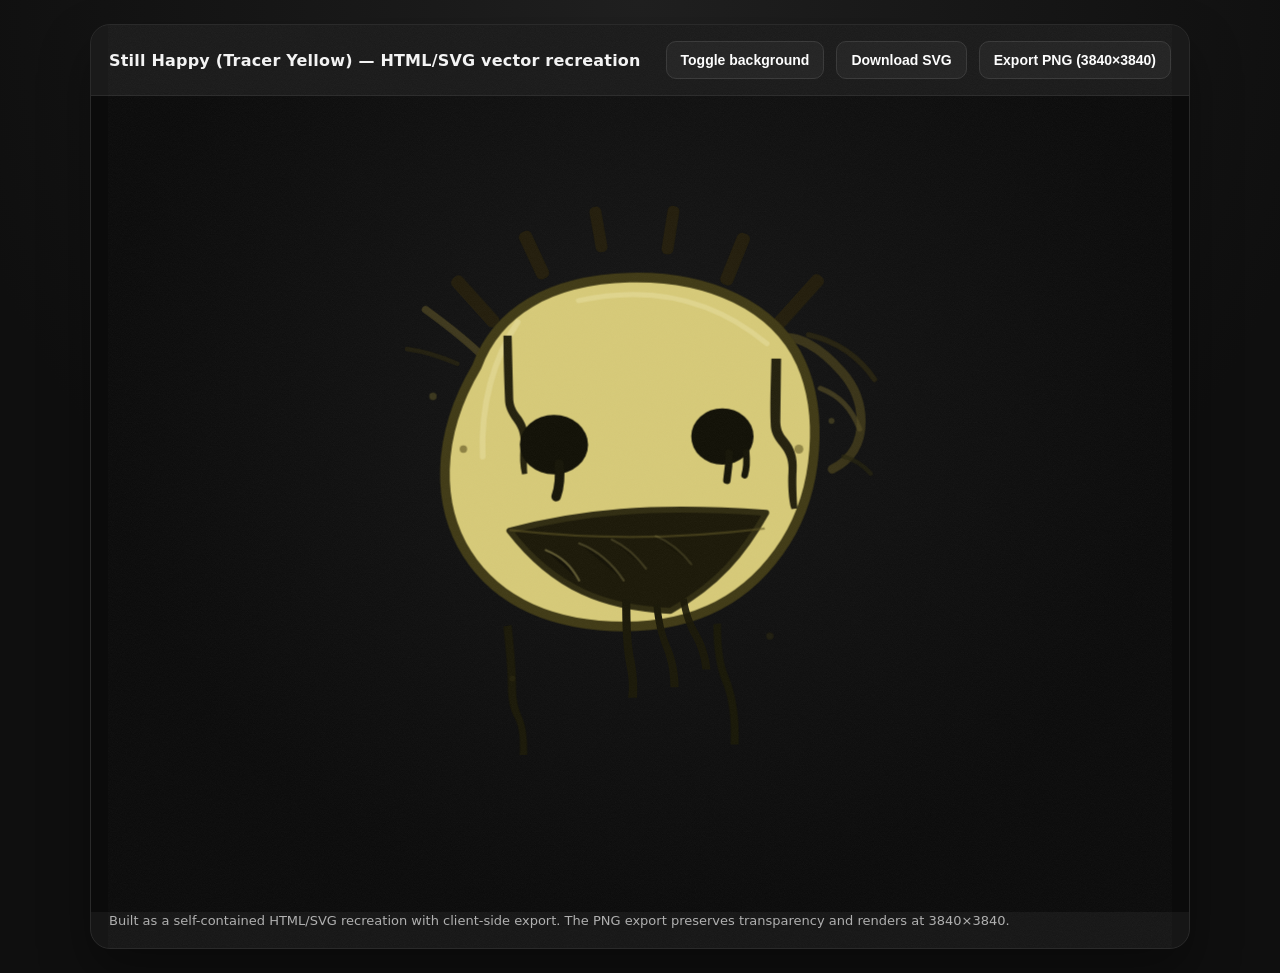
==== still-happy/index.html @ 8371535c "Add Still Happy Tracer Yellow SVG viewer with 4K PNG export" ====
<!DOCTYPE html>
<html lang="en">
<head>
  <meta charset="UTF-8" />
  <meta name="viewport" content="width=device-width, initial-scale=1.0" />
  <title>Still Happy (Tracer Yellow) — Vector Recreation</title>
  <style>
    :root {
      --bg: #111111;
      --panel: #181818;
      --line: #5b5220;
      --fill: #d6ca79;
      --fill-2: #c8be6b;
      --ink: #161508;
      --muted: #989898;
    }
    * { box-sizing: border-box; }
    body {
      margin: 0;
      font-family: Inter, system-ui, -apple-system, Segoe UI, Roboto, Arial, sans-serif;
      background: radial-gradient(circle at top, #202020, #0f0f0f 60%);
      color: #f5f5f5;
      min-height: 100vh;
      display: grid;
      place-items: center;
      padding: 24px;
    }
    .wrap {
      width: min(100%, 1100px);
      background: color-mix(in srgb, var(--panel) 90%, black);
      border: 1px solid #2a2a2a;
      border-radius: 20px;
      box-shadow: 0 24px 50px rgba(0,0,0,.35);
      overflow: hidden;
    }
    .toolbar {
      display: flex;
      flex-wrap: wrap;
      align-items: center;
      gap: 12px;
      padding: 16px 18px;
      border-bottom: 1px solid #2a2a2a;
      background: rgba(255,255,255,.015);
    }
    .toolbar h1 {
      font-size: 16px;
      font-weight: 700;
      margin: 0 auto 0 0;
      letter-spacing: .2px;
    }
    button {
      border: 1px solid #393939;
      background: #232323;
      color: white;
      border-radius: 10px;
      padding: 10px 14px;
      font-size: 14px;
      font-weight: 600;
      cursor: pointer;
    }
    button:hover { background: #2b2b2b; }
    .stage {
      display: grid;
      place-items: center;
      padding: 28px;
      min-height: 720px;
      background: radial-gradient(circle at 50% 35%, #161616, #0b0b0b 70%);
    }
    .artboard {
      width: min(90vmin, 760px);
      aspect-ratio: 1 / 1;
      display: grid;
      place-items: center;
    }
    svg {
      width: 100%;
      height: 100%;
      overflow: visible;
    }
    .note {
      padding: 0 18px 18px;
      color: #b0b0b0;
      font-size: 13px;
      line-height: 1.4;
    }
    .light-bg .stage {
      background: #f7f7f7;
    }
    .light-bg .wrap {
      border-color: #d8d8d8;
    }
    .light-bg .note { color: #555; }
    .light-bg .toolbar { border-bottom-color: #dedede; }
    .light-bg button { background: #fff; color: #111; border-color: #cfcfcf; }
    .sr-only {
      position: absolute; width: 1px; height: 1px; padding: 0; margin: -1px;
      overflow: hidden; clip: rect(0, 0, 0, 0); white-space: nowrap; border: 0;
    }
  </style>
</head>
<body>
  <div class="wrap" id="app">
    <div class="toolbar">
      <h1>Still Happy (Tracer Yellow) — HTML/SVG vector recreation</h1>
      <button id="toggleBg">Toggle background</button>
      <button id="downloadSvg">Download SVG</button>
      <button id="downloadPng">Export PNG (3840×3840)</button>
    </div>

    <div class="stage">
      <div class="artboard">
        <svg id="sticker" viewBox="0 0 1024 1024" xmlns="http://www.w3.org/2000/svg" aria-labelledby="title desc" role="img">
          <title id="title">Vector recreation of Still Happy graffiti</title>
          <desc id="desc">A rough yellow smiley face graffiti with dark outline, uneven eyes, a sinister grin, and spray paint drips.</desc>
          <defs>
            <radialGradient id="faceGrad" cx="44%" cy="36%" r="66%">
              <stop offset="0%" stop-color="#e5dd9d"/>
              <stop offset="56%" stop-color="#d6ca79"/>
              <stop offset="100%" stop-color="#b7ac5c"/>
            </radialGradient>
            <linearGradient id="inkShade" x1="0" x2="0" y1="0" y2="1">
              <stop offset="0%" stop-color="#25220b"/>
              <stop offset="100%" stop-color="#121106"/>
            </linearGradient>
            <filter id="roughen" x="-20%" y="-20%" width="140%" height="140%">
              <feTurbulence type="fractalNoise" baseFrequency="0.75" numOctaves="1" seed="4" result="noise" />
              <feDisplacementMap in="SourceGraphic" in2="noise" scale="2.2" xChannelSelector="R" yChannelSelector="G"/>
            </filter>
            <filter id="grain" x="-20%" y="-20%" width="140%" height="140%">
              <feTurbulence type="fractalNoise" baseFrequency="0.9" numOctaves="1" seed="12" result="noise"/>
              <feColorMatrix type="saturate" values="0"/>
              <feComponentTransfer>
                <feFuncA type="table" tableValues="0 0.05"/>
              </feComponentTransfer>
            </filter>
          </defs>

          <!-- decorative spray smudges behind -->
          <g opacity="0.85">
            <path d="M694 290c29-10 63 13 90 44 17 19 26 42 26 67 0 31-15 52-39 64" fill="none" stroke="#584e1f" stroke-width="12" stroke-linecap="round" stroke-linejoin="round" opacity="0.7"/>
            <path d="M739 284c35 8 67 28 89 60" fill="none" stroke="#2f2a10" stroke-width="7" stroke-linecap="round" opacity="0.85"/>
            <path d="M755 356c26 10 41 26 53 55" fill="none" stroke="#635827" stroke-width="7" stroke-linecap="round" opacity="0.65"/>
            <path d="M786 448c14 3 25 10 37 23" fill="none" stroke="#2c280f" stroke-width="6" stroke-linecap="round" opacity="0.65"/>
            <path d="M302 315c-26-26-53-46-79-65" fill="none" stroke="#635827" stroke-width="10" stroke-linecap="round" opacity="0.65"/>
            <path d="M266 323c-23-10-45-17-68-20" fill="none" stroke="#2e290f" stroke-width="6" stroke-linecap="round" opacity="0.75"/>
          </g>

          <!-- top rays -->
          <g fill="#251f0c" opacity="0.9">
            <rect x="281" y="196" width="18" height="86" rx="7" transform="rotate(-42 290 239)"/>
            <rect x="360" y="142" width="18" height="69" rx="7" transform="rotate(-25 369 176)"/>
            <rect x="448" y="111" width="16" height="62" rx="7" transform="rotate(-10 456 142)"/>
            <rect x="545" y="110" width="16" height="66" rx="7" transform="rotate(9 553 143)"/>
            <rect x="631" y="145" width="18" height="74" rx="7" transform="rotate(22 640 182)"/>
            <rect x="715" y="193" width="18" height="97" rx="7" transform="rotate(42 724 241)"/>
          </g>

          <!-- face -->
          <g>
            <path d="M292 327
                     C319 253, 390 210, 497 207
                     C604 204, 694 245, 729 322
                     C758 387, 754 490, 708 563
                     C660 639, 588 677, 491 677
                     C396 677, 321 645, 279 579
                     C239 516, 235 423, 292 327Z"
                  fill="#d7ca78" stroke="#403a15" stroke-width="13"/>
            <path d="M347 267 C315 315, 297 378, 300 448" fill="none" stroke="#efe8b6" stroke-width="8" opacity="0.35" stroke-linecap="round"/>
            <path d="M429 238 C525 217, 610 235, 683 296" fill="none" stroke="#f5efbd" stroke-width="7" opacity="0.3" stroke-linecap="round"/>
          </g>

          <!-- outline drips -->
          <g fill="#1a1808">
            <path d="M328 285c0 33 1 59 2 85 0 11 4 20 12 31 8 11 10 20 9 35-1 12-1 24 2 36l7-1c-1-16 0-28 1-41 1-16-3-28-12-39-6-8-8-15-8-24l-2-82z" opacity="0.95"/>
            <path d="M689 316c-1 38-2 64-1 87 0 12 4 20 13 31 8 10 12 20 11 35-1 14 0 38 4 50l8-1c-1-13-2-37-1-52 1-17-3-30-13-42-7-8-9-15-9-24l1-84z" opacity="0.95"/>
            <path d="M328 677c4 38 6 63 6 79 0 16 2 32 10 46 6 12 7 31 6 48h10c0-16 0-35-7-51-6-13-8-25-8-42 0-19-2-45-6-82z"/>
            <path d="M611 674c0 34 4 58 12 78 8 19 13 47 11 84h11c1-38-4-69-14-92-7-17-10-39-10-71z" opacity="0.96"/>
          </g>

          <!-- eyes -->
          <g>
            <ellipse cx="396" cy="432" rx="46" ry="40" fill="#111006"/>
            <path d="M403 458c2 19 1 30-4 44" stroke="#161508" stroke-width="13" stroke-linecap="round" fill="none"/>
            <ellipse cx="623" cy="421" rx="42" ry="38" fill="#111006"/>
            <path d="M632 443c0 14-1 24-3 37" stroke="#161508" stroke-width="10" stroke-linecap="round" fill="none"/>
            <path d="M655 442c1 11 1 21-2 31" stroke="#161508" stroke-width="9" stroke-linecap="round" fill="none"/>
          </g>

          <!-- mouth -->
          <g>
            <path d="M336 548
                     C430 523, 528 513, 682 524
                     C651 579, 617 620, 553 656
                     C466 652, 397 627, 336 548Z"
                  fill="#1b1808" stroke="#302c11" stroke-width="8" stroke-linejoin="round"/>
            <path d="M336 547c107 12 214 14 344-2" fill="none" stroke="#5f5724" stroke-width="3" opacity="0.55"/>
            <path d="M385 574c22 9 34 21 45 41" stroke="#d6ca79" stroke-width="3" opacity="0.35" stroke-linecap="round"/>
            <path d="M430 565c26 10 44 26 60 50" stroke="#d6ca79" stroke-width="3" opacity="0.22" stroke-linecap="round"/>
            <path d="M474 560c19 9 31 20 46 39" stroke="#d6ca79" stroke-width="3" opacity="0.18" stroke-linecap="round"/>
            <path d="M533 555c19 8 34 20 48 38" stroke="#d6ca79" stroke-width="3" opacity="0.15" stroke-linecap="round"/>
          </g>

          <!-- mouth drips -->
          <g fill="#191707">
            <path d="M488 640c0 40 1 66 6 91 3 14 4 28 2 42h12c1-16 0-31-3-48-5-22-6-47-6-85z"/>
            <path d="M530 648c2 22 6 40 14 60 6 15 9 32 9 51h11c0-20-4-38-11-55-8-18-11-35-14-58z"/>
            <path d="M566 642c3 18 8 34 17 50 7 13 12 29 13 43h11c-2-18-7-35-16-50-8-14-13-27-16-46z" opacity="0.92"/>
          </g>

          <!-- tiny speckles / spray -->
          <g>
            <circle cx="274" cy="438" r="5" fill="#6d632b" opacity="0.7"/>
            <circle cx="726" cy="438" r="6" fill="#6d632b" opacity="0.65"/>
            <circle cx="770" cy="400" r="4" fill="#6d632b" opacity="0.45"/>
            <circle cx="233" cy="367" r="5" fill="#6d632b" opacity="0.45"/>
            <circle cx="687" cy="690" r="5" fill="#2b280f" opacity="0.55"/>
            <circle cx="340" cy="747" r="4" fill="#2b280f" opacity="0.55"/>
          </g>

          <rect x="0" y="0" width="1024" height="1024" fill="transparent" filter="url(#grain)" pointer-events="none"/>
        </svg>
      </div>
    </div>
    <div class="note">
      Built as a self-contained HTML/SVG recreation with client-side export. The PNG export preserves transparency and renders at 3840×3840.
    </div>
  </div>

  <script>
    const app = document.getElementById('app');
    const svg = document.getElementById('sticker');
    const toggleBg = document.getElementById('toggleBg');
    const downloadSvg = document.getElementById('downloadSvg');
    const downloadPng = document.getElementById('downloadPng');

    toggleBg.addEventListener('click', () => {
      document.body.classList.toggle('light-bg');
    });

    function getSvgString() {
      const clone = svg.cloneNode(true);
      clone.setAttribute('xmlns', 'http://www.w3.org/2000/svg');
      clone.setAttribute('width', '1024');
      clone.setAttribute('height', '1024');
      return new XMLSerializer().serializeToString(clone);
    }

    function download(filename, blob) {
      const a = document.createElement('a');
      a.href = URL.createObjectURL(blob);
      a.download = filename;
      document.body.appendChild(a);
      a.click();
      setTimeout(() => {
        URL.revokeObjectURL(a.href);
        a.remove();
      }, 1000);
    }

    downloadSvg.addEventListener('click', () => {
      const blob = new Blob([getSvgString()], { type: 'image/svg+xml;charset=utf-8' });
      download('still-happy-tracer-yellow.svg', blob);
    });

    downloadPng.addEventListener('click', async () => {
      const svgString = getSvgString();
      const svgBlob = new Blob([svgString], { type: 'image/svg+xml;charset=utf-8' });
      const url = URL.createObjectURL(svgBlob);
      const img = new Image();
      img.decoding = 'async';
      img.onload = () => {
        const size = 3840;
        const canvas = document.createElement('canvas');
        canvas.width = size;
        canvas.height = size;
        const ctx = canvas.getContext('2d');
        ctx.clearRect(0, 0, size, size);
        ctx.drawImage(img, 0, 0, size, size);
        canvas.toBlob((blob) => {
          if (blob) download('still-happy-tracer-yellow-4k.png', blob);
          URL.revokeObjectURL(url);
        }, 'image/png');
      };
      img.onerror = () => {
        URL.revokeObjectURL(url);
        alert('Export failed. Please try downloading the SVG and converting it separately.');
      };
      img.src = url;
    });
  </script>
</body>
</html>
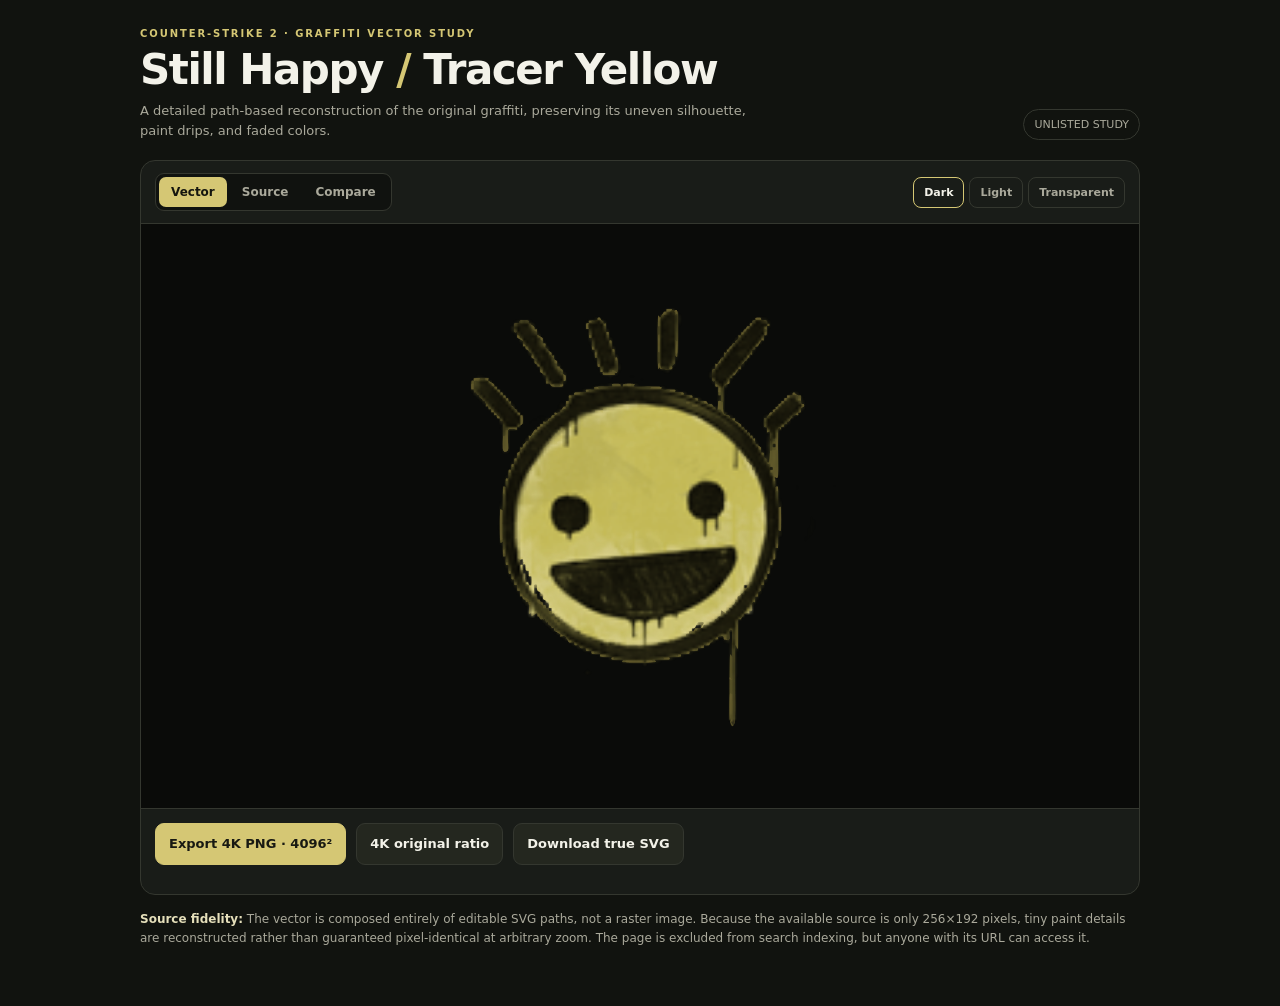
==== commit f7e51726: "Replace incorrect redraw with hidden high-fidelity SVG vector viewer and true 4K export" ====
--- a/still-happy/index.html
+++ b/still-happy/index.html
@@ -1,292 +1,197 @@
-<!DOCTYPE html>
+<!doctype html>
 <html lang="en">
 <head>
-  <meta charset="UTF-8" />
-  <meta name="viewport" content="width=device-width, initial-scale=1.0" />
-  <title>Still Happy (Tracer Yellow) — Vector Recreation</title>
+  <meta charset="utf-8">
+  <meta name="viewport" content="width=device-width, initial-scale=1">
+  <meta name="robots" content="noindex,nofollow,noarchive,noimageindex">
+  <meta name="googlebot" content="noindex,nofollow,noarchive,noimageindex">
+  <meta name="referrer" content="no-referrer">
+  <meta name="theme-color" content="#11130f">
+  <title>Still Happy — Tracer Yellow | Private Vector Study</title>
   <style>
-    :root {
-      --bg: #111111;
-      --panel: #181818;
-      --line: #5b5220;
-      --fill: #d6ca79;
-      --fill-2: #c8be6b;
-      --ink: #161508;
-      --muted: #989898;
+    :root { color-scheme: dark; --bg:#11130f; --panel:#191c18; --line:#34372f; --text:#f3f2e9; --muted:#aaa99b; --accent:#d5c774; }
+    * { box-sizing:border-box; }
+    html { scroll-behavior:smooth; }
+    body { margin:0; min-height:100vh; background:var(--bg); font-family: ui-sans-serif,system-ui,-apple-system,BlinkMacSystemFont,"Segoe UI",sans-serif; color:var(--text); }
+    .shell { width:min(100% - 28px,1000px); margin:0 auto; padding:28px 0 46px; }
+    .masthead { display:flex; align-items:flex-end; justify-content:space-between; gap:18px; margin-bottom:20px; }
+    .eyebrow { margin:0 0 8px; color:var(--accent); text-transform:uppercase; font-size:10px; letter-spacing:.19em; font-weight:800; }
+    h1 { margin:0; font-size:clamp(26px,4.6vw,42px); letter-spacing:-.035em; line-height:1.08; }
+    .sub { margin:9px 0 0; color:var(--muted); font-size:13px; line-height:1.5; max-width:640px; }
+    .tag { flex-shrink:0; border:1px solid var(--line); padding:8px 10px; border-radius:100px; color:var(--muted); font-size:11px; white-space:nowrap; }
+    .viewer { border:1px solid var(--line); background:var(--panel); border-radius:15px; overflow:hidden; }
+    .controls { display:flex; align-items:center; justify-content:space-between; flex-wrap:wrap; gap:10px; padding:12px 14px; border-bottom:1px solid var(--line); }
+    .tabs { display:flex; gap:3px; padding:3px; border:1px solid var(--line); background:#10120f; border-radius:9px; }
+    button { cursor:pointer; font:inherit; }
+    .tabs button { border:0; border-radius:7px; background:transparent; padding:8px 12px; color:var(--muted); font-size:12px; font-weight:650; }
+    .tabs button[aria-pressed="true"] { color:#14150e; background:var(--accent); }
+    .backgrounds { display:flex; flex-wrap:wrap; gap:5px; }
+    .backgrounds button { font-size:11px; font-weight:700; background:transparent; border:1px solid var(--line); border-radius:8px; padding:8px 10px; color:var(--muted); }
+    .backgrounds button[aria-pressed="true"] { color:var(--text); border-color:var(--accent); }
+    .stage { min-height:clamp(270px,50vw,555px); display:grid; place-items:center; padding:16px; overflow:hidden; background:#0a0b09; transition: background .2s; }
+    .stage.light { background:#f4f3eb; }
+    .stage.checker { background-color:#f7f7f7; background-image:linear-gradient(45deg,#ddd 25%,transparent 25%),linear-gradient(-45deg,#ddd 25%,transparent 25%),linear-gradient(45deg,transparent 75%,#ddd 75%),linear-gradient(-45deg,transparent 75%,#ddd 75%); background-size:22px 22px; background-position:0 0,0 11px,11px -11px,-11px 0; }
+    .art { position:relative; width:min(100%,735px); aspect-ratio:4/3; }
+    .art img { width:100%; height:100%; display:block; object-fit:contain; user-select:none; -webkit-user-drag:none; }
+    .ref { position:absolute; inset:0; display:none; pointer-events:none; }
+    .art.show-reference .ref { display:block; }
+    .art.compare .ref { display:block; clip-path:inset(0 calc(100% - var(--split)) 0 0); }
+    .art.compare::after { content:""; position:absolute; top:0; bottom:0; left:var(--split); width:2px; transform:translateX(-1px); background:rgba(255,255,255,.55); pointer-events:none; }
+    .compare-tools { display:none; align-items:center; gap:12px; padding:10px 16px; background:#12150f; border-top:1px solid var(--line); }
+    .compare-tools.active { display:flex; }
+    .compare-tools label { font-size:11px; color:var(--muted); white-space:nowrap; }
+    .compare-tools input { flex:1; accent-color:var(--accent); min-width:0; }
+    .file-actions { display:flex; flex-wrap:wrap; gap:10px; padding:14px; border-top:1px solid var(--line); }
+    .action { display:inline-flex; justify-content:center; align-items:center; gap:8px; min-height:42px; border:1px solid var(--line); border-radius:9px; background:#24271f; color:var(--text); text-decoration:none; padding:10px 13px; font-size:13px; font-weight:700; }
+    .action:hover,.action:focus-visible { border-color:var(--accent); outline:none; }
+    .action.primary { border-color:#d5c774; background:#d5c774; color:#181912; }
+    #status { min-height:15px; margin:0; padding:0 16px 12px; font-size:11px; color:var(--muted); }
+    .foot { margin-top:15px; color:var(--muted); line-height:1.6; font-size:12px; }
+    .foot strong { color:#e5dfba; font-weight:700; }
+    @media (max-width:640px) {
+      .shell { width:min(100% - 20px,1000px); padding-top:19px; }
+      .masthead { align-items:flex-start; }
+      .tag { display:none; }
+      .controls { flex-direction:column; align-items:stretch; }
+      .tabs { width:100%; }
+      .tabs button { flex:1; padding:10px 5px; }
+      .backgrounds { justify-content:center; }
+      .backgrounds button { flex:1; }
+      .stage { padding:5px; min-height:260px; }
+      .file-actions { display:grid; grid-template-columns:1fr 1fr; gap:8px; }
+      .file-actions .primary { grid-column:1/-1; }
+      .action { text-align:center; font-size:12px; padding:11px 7px; }
     }
-    * { box-sizing: border-box; }
-    body {
-      margin: 0;
-      font-family: Inter, system-ui, -apple-system, Segoe UI, Roboto, Arial, sans-serif;
-      background: radial-gradient(circle at top, #202020, #0f0f0f 60%);
-      color: #f5f5f5;
-      min-height: 100vh;
-      display: grid;
-      place-items: center;
-      padding: 24px;
-    }
-    .wrap {
-      width: min(100%, 1100px);
-      background: color-mix(in srgb, var(--panel) 90%, black);
-      border: 1px solid #2a2a2a;
-      border-radius: 20px;
-      box-shadow: 0 24px 50px rgba(0,0,0,.35);
-      overflow: hidden;
-    }
-    .toolbar {
-      display: flex;
-      flex-wrap: wrap;
-      align-items: center;
-      gap: 12px;
-      padding: 16px 18px;
-      border-bottom: 1px solid #2a2a2a;
-      background: rgba(255,255,255,.015);
-    }
-    .toolbar h1 {
-      font-size: 16px;
-      font-weight: 700;
-      margin: 0 auto 0 0;
-      letter-spacing: .2px;
-    }
-    button {
-      border: 1px solid #393939;
-      background: #232323;
-      color: white;
-      border-radius: 10px;
-      padding: 10px 14px;
-      font-size: 14px;
-      font-weight: 600;
-      cursor: pointer;
-    }
-    button:hover { background: #2b2b2b; }
-    .stage {
-      display: grid;
-      place-items: center;
-      padding: 28px;
-      min-height: 720px;
-      background: radial-gradient(circle at 50% 35%, #161616, #0b0b0b 70%);
-    }
-    .artboard {
-      width: min(90vmin, 760px);
-      aspect-ratio: 1 / 1;
-      display: grid;
-      place-items: center;
-    }
-    svg {
-      width: 100%;
-      height: 100%;
-      overflow: visible;
-    }
-    .note {
-      padding: 0 18px 18px;
-      color: #b0b0b0;
-      font-size: 13px;
-      line-height: 1.4;
-    }
-    .light-bg .stage {
-      background: #f7f7f7;
-    }
-    .light-bg .wrap {
-      border-color: #d8d8d8;
-    }
-    .light-bg .note { color: #555; }
-    .light-bg .toolbar { border-bottom-color: #dedede; }
-    .light-bg button { background: #fff; color: #111; border-color: #cfcfcf; }
-    .sr-only {
-      position: absolute; width: 1px; height: 1px; padding: 0; margin: -1px;
-      overflow: hidden; clip: rect(0, 0, 0, 0); white-space: nowrap; border: 0;
-    }
+    @media (prefers-reduced-motion:reduce) { html { scroll-behavior:auto; } .stage { transition:none; } }
   </style>
 </head>
 <body>
-  <div class="wrap" id="app">
-    <div class="toolbar">
-      <h1>Still Happy (Tracer Yellow) — HTML/SVG vector recreation</h1>
-      <button id="toggleBg">Toggle background</button>
-      <button id="downloadSvg">Download SVG</button>
-      <button id="downloadPng">Export PNG (3840×3840)</button>
-    </div>
+  <main class="shell">
+    <header class="masthead">
+      <div>
+        <p class="eyebrow">Counter-Strike 2 · Graffiti vector study</p>
+        <h1>Still Happy <span style="color:#d5c774">/</span> Tracer Yellow</h1>
+        <p class="sub">A detailed path-based reconstruction of the original graffiti, preserving its uneven silhouette, paint drips, and faded colors.</p>
+      </div>
+      <span class="tag">UNLISTED STUDY</span>
+    </header>
 
-    <div class="stage">
-      <div class="artboard">
-        <svg id="sticker" viewBox="0 0 1024 1024" xmlns="http://www.w3.org/2000/svg" aria-labelledby="title desc" role="img">
-          <title id="title">Vector recreation of Still Happy graffiti</title>
-          <desc id="desc">A rough yellow smiley face graffiti with dark outline, uneven eyes, a sinister grin, and spray paint drips.</desc>
-          <defs>
-            <radialGradient id="faceGrad" cx="44%" cy="36%" r="66%">
-              <stop offset="0%" stop-color="#e5dd9d"/>
-              <stop offset="56%" stop-color="#d6ca79"/>
-              <stop offset="100%" stop-color="#b7ac5c"/>
-            </radialGradient>
-            <linearGradient id="inkShade" x1="0" x2="0" y1="0" y2="1">
-              <stop offset="0%" stop-color="#25220b"/>
-              <stop offset="100%" stop-color="#121106"/>
-            </linearGradient>
-            <filter id="roughen" x="-20%" y="-20%" width="140%" height="140%">
-              <feTurbulence type="fractalNoise" baseFrequency="0.75" numOctaves="1" seed="4" result="noise" />
-              <feDisplacementMap in="SourceGraphic" in2="noise" scale="2.2" xChannelSelector="R" yChannelSelector="G"/>
-            </filter>
-            <filter id="grain" x="-20%" y="-20%" width="140%" height="140%">
-              <feTurbulence type="fractalNoise" baseFrequency="0.9" numOctaves="1" seed="12" result="noise"/>
-              <feColorMatrix type="saturate" values="0"/>
-              <feComponentTransfer>
-                <feFuncA type="table" tableValues="0 0.05"/>
-              </feComponentTransfer>
-            </filter>
-          </defs>
+    <section class="viewer" aria-label="Vector art preview and downloads">
+      <div class="controls">
+        <div class="tabs" role="group" aria-label="Art view">
+          <button data-mode="vector" aria-pressed="true">Vector</button>
+          <button data-mode="source" aria-pressed="false">Source</button>
+          <button data-mode="compare" aria-pressed="false">Compare</button>
+        </div>
+        <div class="backgrounds" role="group" aria-label="Preview background">
+          <button data-bg="dark" aria-pressed="true">Dark</button>
+          <button data-bg="light" aria-pressed="false">Light</button>
+          <button data-bg="checker" aria-pressed="false">Transparent</button>
+        </div>
+      </div>
 
-          <!-- decorative spray smudges behind -->
-          <g opacity="0.85">
-            <path d="M694 290c29-10 63 13 90 44 17 19 26 42 26 67 0 31-15 52-39 64" fill="none" stroke="#584e1f" stroke-width="12" stroke-linecap="round" stroke-linejoin="round" opacity="0.7"/>
-            <path d="M739 284c35 8 67 28 89 60" fill="none" stroke="#2f2a10" stroke-width="7" stroke-linecap="round" opacity="0.85"/>
-            <path d="M755 356c26 10 41 26 53 55" fill="none" stroke="#635827" stroke-width="7" stroke-linecap="round" opacity="0.65"/>
-            <path d="M786 448c14 3 25 10 37 23" fill="none" stroke="#2c280f" stroke-width="6" stroke-linecap="round" opacity="0.65"/>
-            <path d="M302 315c-26-26-53-46-79-65" fill="none" stroke="#635827" stroke-width="10" stroke-linecap="round" opacity="0.65"/>
-            <path d="M266 323c-23-10-45-17-68-20" fill="none" stroke="#2e290f" stroke-width="6" stroke-linecap="round" opacity="0.75"/>
-          </g>
+      <div class="stage" id="stage">
+        <div class="art" id="art" style="--split:50%">
+          <img id="vector" src="./still-happy-vector.svg" alt="Traced vector depiction of the original yellow smiling graffiti">
+          <img id="reference" class="ref" src="[data-uri]" alt="Original graffiti reference image">
+        </div>
+      </div>
+      <div class="compare-tools" id="compareTools">
+        <label for="split">Source (left) / Vector (right)</label>
+        <input type="range" min="0" max="100" value="50" id="split" aria-label="Comparison reveal">
+      </div>
 
-          <!-- top rays -->
-          <g fill="#251f0c" opacity="0.9">
-            <rect x="281" y="196" width="18" height="86" rx="7" transform="rotate(-42 290 239)"/>
-            <rect x="360" y="142" width="18" height="69" rx="7" transform="rotate(-25 369 176)"/>
-            <rect x="448" y="111" width="16" height="62" rx="7" transform="rotate(-10 456 142)"/>
-            <rect x="545" y="110" width="16" height="66" rx="7" transform="rotate(9 553 143)"/>
-            <rect x="631" y="145" width="18" height="74" rx="7" transform="rotate(22 640 182)"/>
-            <rect x="715" y="193" width="18" height="97" rx="7" transform="rotate(42 724 241)"/>
-          </g>
-
-          <!-- face -->
-          <g>
-            <path d="M292 327
-                     C319 253, 390 210, 497 207
-                     C604 204, 694 245, 729 322
-                     C758 387, 754 490, 708 563
-                     C660 639, 588 677, 491 677
-                     C396 677, 321 645, 279 579
-                     C239 516, 235 423, 292 327Z"
-                  fill="#d7ca78" stroke="#403a15" stroke-width="13"/>
-            <path d="M347 267 C315 315, 297 378, 300 448" fill="none" stroke="#efe8b6" stroke-width="8" opacity="0.35" stroke-linecap="round"/>
-            <path d="M429 238 C525 217, 610 235, 683 296" fill="none" stroke="#f5efbd" stroke-width="7" opacity="0.3" stroke-linecap="round"/>
-          </g>
-
-          <!-- outline drips -->
-          <g fill="#1a1808">
-            <path d="M328 285c0 33 1 59 2 85 0 11 4 20 12 31 8 11 10 20 9 35-1 12-1 24 2 36l7-1c-1-16 0-28 1-41 1-16-3-28-12-39-6-8-8-15-8-24l-2-82z" opacity="0.95"/>
-            <path d="M689 316c-1 38-2 64-1 87 0 12 4 20 13 31 8 10 12 20 11 35-1 14 0 38 4 50l8-1c-1-13-2-37-1-52 1-17-3-30-13-42-7-8-9-15-9-24l1-84z" opacity="0.95"/>
-            <path d="M328 677c4 38 6 63 6 79 0 16 2 32 10 46 6 12 7 31 6 48h10c0-16 0-35-7-51-6-13-8-25-8-42 0-19-2-45-6-82z"/>
-            <path d="M611 674c0 34 4 58 12 78 8 19 13 47 11 84h11c1-38-4-69-14-92-7-17-10-39-10-71z" opacity="0.96"/>
-          </g>
-
-          <!-- eyes -->
-          <g>
-            <ellipse cx="396" cy="432" rx="46" ry="40" fill="#111006"/>
-            <path d="M403 458c2 19 1 30-4 44" stroke="#161508" stroke-width="13" stroke-linecap="round" fill="none"/>
-            <ellipse cx="623" cy="421" rx="42" ry="38" fill="#111006"/>
-            <path d="M632 443c0 14-1 24-3 37" stroke="#161508" stroke-width="10" stroke-linecap="round" fill="none"/>
-            <path d="M655 442c1 11 1 21-2 31" stroke="#161508" stroke-width="9" stroke-linecap="round" fill="none"/>
-          </g>
-
-          <!-- mouth -->
-          <g>
-            <path d="M336 548
-                     C430 523, 528 513, 682 524
-                     C651 579, 617 620, 553 656
-                     C466 652, 397 627, 336 548Z"
-                  fill="#1b1808" stroke="#302c11" stroke-width="8" stroke-linejoin="round"/>
-            <path d="M336 547c107 12 214 14 344-2" fill="none" stroke="#5f5724" stroke-width="3" opacity="0.55"/>
-            <path d="M385 574c22 9 34 21 45 41" stroke="#d6ca79" stroke-width="3" opacity="0.35" stroke-linecap="round"/>
-            <path d="M430 565c26 10 44 26 60 50" stroke="#d6ca79" stroke-width="3" opacity="0.22" stroke-linecap="round"/>
-            <path d="M474 560c19 9 31 20 46 39" stroke="#d6ca79" stroke-width="3" opacity="0.18" stroke-linecap="round"/>
-            <path d="M533 555c19 8 34 20 48 38" stroke="#d6ca79" stroke-width="3" opacity="0.15" stroke-linecap="round"/>
-          </g>
-
-          <!-- mouth drips -->
-          <g fill="#191707">
-            <path d="M488 640c0 40 1 66 6 91 3 14 4 28 2 42h12c1-16 0-31-3-48-5-22-6-47-6-85z"/>
-            <path d="M530 648c2 22 6 40 14 60 6 15 9 32 9 51h11c0-20-4-38-11-55-8-18-11-35-14-58z"/>
-            <path d="M566 642c3 18 8 34 17 50 7 13 12 29 13 43h11c-2-18-7-35-16-50-8-14-13-27-16-46z" opacity="0.92"/>
-          </g>
-
-          <!-- tiny speckles / spray -->
-          <g>
-            <circle cx="274" cy="438" r="5" fill="#6d632b" opacity="0.7"/>
-            <circle cx="726" cy="438" r="6" fill="#6d632b" opacity="0.65"/>
-            <circle cx="770" cy="400" r="4" fill="#6d632b" opacity="0.45"/>
-            <circle cx="233" cy="367" r="5" fill="#6d632b" opacity="0.45"/>
-            <circle cx="687" cy="690" r="5" fill="#2b280f" opacity="0.55"/>
-            <circle cx="340" cy="747" r="4" fill="#2b280f" opacity="0.55"/>
-          </g>
-
-          <rect x="0" y="0" width="1024" height="1024" fill="transparent" filter="url(#grain)" pointer-events="none"/>
-        </svg>
+      <div class="file-actions">
+        <button class="action primary" id="exportSquare">Export 4K PNG · 4096²</button>
+        <button class="action" id="exportOriginal">4K original ratio</button>
+        <a class="action" href="./still-happy-vector.svg" download="still-happy-tracer-yellow.svg">Download true SVG</a>
       </div>
-    </div>
-    <div class="note">
-      Built as a self-contained HTML/SVG recreation with client-side export. The PNG export preserves transparency and renders at 3840×3840.
-    </div>
-  </div>
+      <p id="status" aria-live="polite"></p>
+    </section>
+    <p class="foot"><strong>Source fidelity:</strong> The vector is composed entirely of editable SVG paths, not a raster image. Because the available source is only 256×192 pixels, tiny paint details are reconstructed rather than guaranteed pixel-identical at arbitrary zoom. The page is excluded from search indexing, but anyone with its URL can access it.</p>
+  </main>
 
   <script>
-    const app = document.getElementById('app');
-    const svg = document.getElementById('sticker');
-    const toggleBg = document.getElementById('toggleBg');
-    const downloadSvg = document.getElementById('downloadSvg');
-    const downloadPng = document.getElementById('downloadPng');
-
-    toggleBg.addEventListener('click', () => {
-      document.body.classList.toggle('light-bg');
-    });
-
-    function getSvgString() {
-      const clone = svg.cloneNode(true);
-      clone.setAttribute('xmlns', 'http://www.w3.org/2000/svg');
-      clone.setAttribute('width', '1024');
-      clone.setAttribute('height', '1024');
-      return new XMLSerializer().serializeToString(clone);
+    'use strict';
+    const art = document.getElementById('art');
+    const stage = document.getElementById('stage');
+    const status = document.getElementById('status');
+    const compareTools = document.getElementById('compareTools');
+    const split = document.getElementById('split');
+    for (const button of document.querySelectorAll('[data-mode]')) {
+      button.addEventListener('click', () => {
+        const mode = button.dataset.mode;
+        for (const choice of document.querySelectorAll('[data-mode]'))
+          choice.setAttribute('aria-pressed', String(choice === button));
+        art.classList.toggle('show-reference', mode === 'source');
+        art.classList.toggle('compare', mode === 'compare');
+        compareTools.classList.toggle('active', mode === 'compare');
+      });
+    }
+    split.addEventListener('input', () => art.style.setProperty('--split', split.value + '%'));
+    for (const button of document.querySelectorAll('[data-bg]')) {
+      button.addEventListener('click', () => {
+        stage.classList.toggle('light', button.dataset.bg === 'light');
+        stage.classList.toggle('checker', button.dataset.bg === 'checker');
+        for (const choice of document.querySelectorAll('[data-bg]'))
+          choice.setAttribute('aria-pressed', String(choice === button));
+      });
     }
 
-    function download(filename, blob) {
+    function downloadBlob(blob, filename) {
+      const href = URL.createObjectURL(blob);
       const a = document.createElement('a');
-      a.href = URL.createObjectURL(blob);
+      a.href = href;
       a.download = filename;
       document.body.appendChild(a);
       a.click();
-      setTimeout(() => {
-        URL.revokeObjectURL(a.href);
-        a.remove();
-      }, 1000);
+      a.remove();
+      setTimeout(() => URL.revokeObjectURL(href), 1500);
     }
 
-    downloadSvg.addEventListener('click', () => {
-      const blob = new Blob([getSvgString()], { type: 'image/svg+xml;charset=utf-8' });
-      download('still-happy-tracer-yellow.svg', blob);
-    });
-
-    downloadPng.addEventListener('click', async () => {
-      const svgString = getSvgString();
-      const svgBlob = new Blob([svgString], { type: 'image/svg+xml;charset=utf-8' });
-      const url = URL.createObjectURL(svgBlob);
-      const img = new Image();
-      img.decoding = 'async';
-      img.onload = () => {
-        const size = 3840;
-        const canvas = document.createElement('canvas');
-        canvas.width = size;
-        canvas.height = size;
-        const ctx = canvas.getContext('2d');
-        ctx.clearRect(0, 0, size, size);
-        ctx.drawImage(img, 0, 0, size, size);
-        canvas.toBlob((blob) => {
-          if (blob) download('still-happy-tracer-yellow-4k.png', blob);
-          URL.revokeObjectURL(url);
-        }, 'image/png');
-      };
-      img.onerror = () => {
-        URL.revokeObjectURL(url);
-        alert('Export failed. Please try downloading the SVG and converting it separately.');
-      };
-      img.src = url;
-    });
+    async function exportPng(width, height, viewBox, filename) {
+      status.textContent = 'Rendering transparent high-resolution PNG…';
+      try {
+        const result = await fetch('./still-happy-vector.svg', {cache:'no-store'});
+        if (!result.ok) throw new Error('Could not load vector source.');
+        const xml = await result.text();
+        const svg = new DOMParser().parseFromString(xml, 'image/svg+xml');
+        const el = svg.documentElement;
+        if (el.tagName.toLowerCase() !== 'svg') throw new Error('Invalid SVG.');
+        el.setAttribute('viewBox', viewBox);
+        el.setAttribute('width', String(width));
+        el.setAttribute('height', String(height));
+        const source = new Blob([new XMLSerializer().serializeToString(el)], {type:'image/svg+xml;charset=utf-8'});
+        const url = URL.createObjectURL(source);
+        try {
+          const img = await new Promise((resolve, reject) => {
+            const image = new Image();
+            image.onload = () => resolve(image);
+            image.onerror = () => reject(new Error('SVG image could not be rendered.'));
+            image.src = url;
+          });
+          const canvas = document.createElement('canvas');
+          canvas.width = width;
+          canvas.height = height;
+          const ctx = canvas.getContext('2d');
+          if (!ctx) throw new Error('Your browser could not create the 4K canvas.');
+          ctx.clearRect(0, 0, width, height);
+          ctx.drawImage(img, 0, 0, width, height);
+          const png = await new Promise(resolve => canvas.toBlob(resolve, 'image/png'));
+          if (!png) throw new Error('PNG encoding failed.');
+          downloadBlob(png, filename);
+          status.textContent = `PNG ready: ${width} × ${height}px, transparent background.`;
+          canvas.width = canvas.height = 0;
+        } finally { URL.revokeObjectURL(url); }
+      } catch (error) {
+        status.textContent = `Export failed: ${error.message}. Try downloading the SVG instead.`;
+      }
+    }
+    // Square sticker export: crop whitespace without distorting the artwork.
+    document.getElementById('exportSquare').addEventListener('click', () =>
+      exportPng(4096,4096,'52.5 15.5 160 160','still-happy-tracer-yellow-sticker-4k.png'));
+    document.getElementById('exportOriginal').addEventListener('click', () =>
+      exportPng(4096,3072,'0 0 256 192','still-happy-tracer-yellow-original-ratio-4k.png'));
   </script>
 </body>
-</html>+</html>
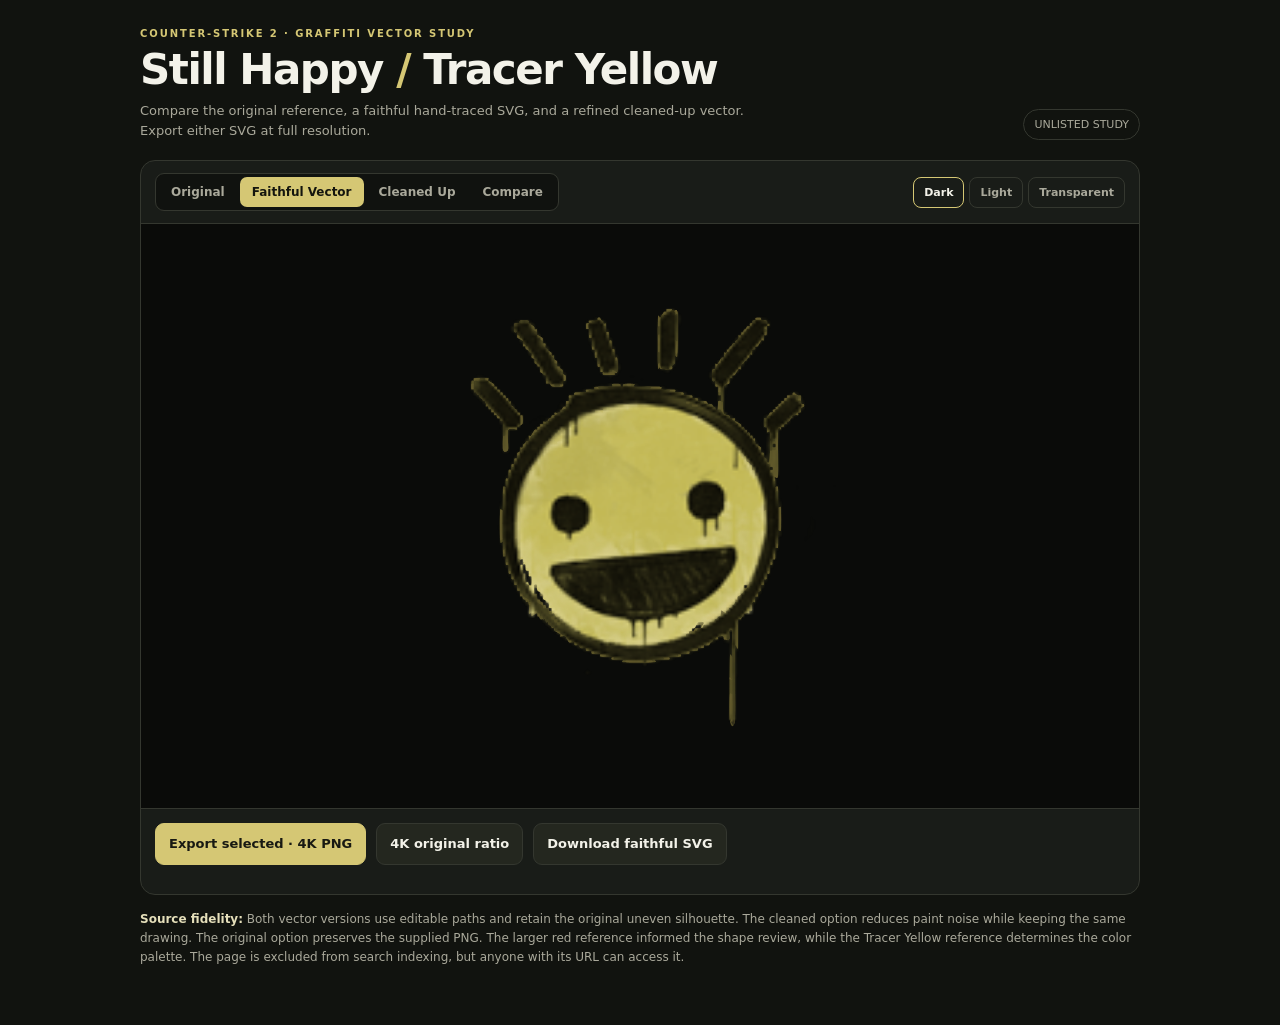
==== commit dcce165e: "Add original, faithful vector and cleaned-up views with selectable 4K exports" ====
--- a/still-happy/index.html
+++ b/still-happy/index.html
@@ -32,6 +32,9 @@
     .stage.light { background:#f4f3eb; }
     .stage.checker { background-color:#f7f7f7; background-image:linear-gradient(45deg,#ddd 25%,transparent 25%),linear-gradient(-45deg,#ddd 25%,transparent 25%),linear-gradient(45deg,transparent 75%,#ddd 75%),linear-gradient(-45deg,transparent 75%,#ddd 75%); background-size:22px 22px; background-position:0 0,0 11px,11px -11px,-11px 0; }
     .art { position:relative; width:min(100%,735px); aspect-ratio:4/3; }
+    .art #cleaned { display:none; }
+    .art.mode-clean #vector { display:none; }
+    .art.mode-clean #cleaned { display:block; }
     .art img { width:100%; height:100%; display:block; object-fit:contain; user-select:none; -webkit-user-drag:none; }
     .ref { position:absolute; inset:0; display:none; pointer-events:none; }
     .art.show-reference .ref { display:block; }
@@ -53,8 +56,8 @@
       .masthead { align-items:flex-start; }
       .tag { display:none; }
       .controls { flex-direction:column; align-items:stretch; }
-      .tabs { width:100%; }
-      .tabs button { flex:1; padding:10px 5px; }
+      .tabs { width:100%; flex-wrap:wrap; }
+      .tabs button { flex:1 1 43%; padding:10px 5px; }
       .backgrounds { justify-content:center; }
       .backgrounds button { flex:1; }
       .stage { padding:5px; min-height:260px; }
@@ -71,7 +74,7 @@
       <div>
         <p class="eyebrow">Counter-Strike 2 · Graffiti vector study</p>
         <h1>Still Happy <span style="color:#d5c774">/</span> Tracer Yellow</h1>
-        <p class="sub">A detailed path-based reconstruction of the original graffiti, preserving its uneven silhouette, paint drips, and faded colors.</p>
+        <p class="sub">Compare the original reference, a faithful hand-traced SVG, and a refined cleaned-up vector. Export either SVG at full resolution.</p>
       </div>
       <span class="tag">UNLISTED STUDY</span>
     </header>
@@ -79,8 +82,9 @@
     <section class="viewer" aria-label="Vector art preview and downloads">
       <div class="controls">
         <div class="tabs" role="group" aria-label="Art view">
-          <button data-mode="vector" aria-pressed="true">Vector</button>
-          <button data-mode="source" aria-pressed="false">Source</button>
+          <button data-mode="source" aria-pressed="false">Original</button>
+          <button data-mode="vector" aria-pressed="true">Faithful Vector</button>
+          <button data-mode="clean" aria-pressed="false">Cleaned Up</button>
           <button data-mode="compare" aria-pressed="false">Compare</button>
         </div>
         <div class="backgrounds" role="group" aria-label="Preview background">
@@ -92,7 +96,8 @@
 
       <div class="stage" id="stage">
         <div class="art" id="art" style="--split:50%">
-          <img id="vector" src="./still-happy-vector.svg" alt="Traced vector depiction of the original yellow smiling graffiti">
+          <img id="vector" src="./still-happy-vector.svg" alt="Faithful hand-traced vector of the yellow smiling graffiti">
+          <img id="cleaned" src="./still-happy-clean.svg" alt="Cleaned up smooth vector of the yellow smiling graffiti">
           <img id="reference" class="ref" src="[data-uri]" alt="Original graffiti reference image">
         </div>
       </div>
@@ -102,13 +107,13 @@
       </div>
 
       <div class="file-actions">
-        <button class="action primary" id="exportSquare">Export 4K PNG · 4096²</button>
+        <button class="action primary" id="exportSquare">Export selected · 4K PNG</button>
         <button class="action" id="exportOriginal">4K original ratio</button>
-        <a class="action" href="./still-happy-vector.svg" download="still-happy-tracer-yellow.svg">Download true SVG</a>
+        <a class="action" id="downloadVector" href="./still-happy-vector.svg" download="still-happy-tracer-yellow.svg">Download selected SVG</a>
       </div>
       <p id="status" aria-live="polite"></p>
     </section>
-    <p class="foot"><strong>Source fidelity:</strong> The vector is composed entirely of editable SVG paths, not a raster image. Because the available source is only 256×192 pixels, tiny paint details are reconstructed rather than guaranteed pixel-identical at arbitrary zoom. The page is excluded from search indexing, but anyone with its URL can access it.</p>
+    <p class="foot"><strong>Source fidelity:</strong> Both vector versions use editable paths and retain the original uneven silhouette. The cleaned option reduces paint noise while keeping the same drawing. The original option preserves the supplied PNG. The larger red reference informed the shape review, while the Tracer Yellow reference determines the color palette. The page is excluded from search indexing, but anyone with its URL can access it.</p>
   </main>
 
   <script>
@@ -118,16 +123,31 @@
     const status = document.getElementById('status');
     const compareTools = document.getElementById('compareTools');
     const split = document.getElementById('split');
+    let activeMode = 'vector';
+    const selectedSvg = () => activeMode === 'clean' ? './still-happy-clean.svg' : './still-happy-vector.svg';
+    const selectedLabel = () => activeMode === 'clean' ? 'cleaned-up' : 'faithful-vector';
+    const downloadVector = document.getElementById('downloadVector');
+    function syncExport() {
+      downloadVector.href = selectedSvg();
+      downloadVector.download = 'still-happy-tracer-yellow-' + selectedLabel() + '.svg';
+      downloadVector.textContent = 'Download ' + (activeMode === 'clean' ? 'cleaned' : 'faithful') + ' SVG';
+      document.getElementById('exportSquare').disabled = activeMode === 'source';
+      document.getElementById('exportOriginal').disabled = activeMode === 'source';
+      status.textContent = activeMode === 'source' ? 'Original preview is a raster reference. Choose either vector for 4K export.' : '';
+    }
     for (const button of document.querySelectorAll('[data-mode]')) {
       button.addEventListener('click', () => {
-        const mode = button.dataset.mode;
+        activeMode = button.dataset.mode;
         for (const choice of document.querySelectorAll('[data-mode]'))
           choice.setAttribute('aria-pressed', String(choice === button));
-        art.classList.toggle('show-reference', mode === 'source');
-        art.classList.toggle('compare', mode === 'compare');
-        compareTools.classList.toggle('active', mode === 'compare');
+        art.classList.toggle('show-reference', activeMode === 'source');
+        art.classList.toggle('mode-clean', activeMode === 'clean');
+        art.classList.toggle('compare', activeMode === 'compare');
+        compareTools.classList.toggle('active', activeMode === 'compare');
+        syncExport();
       });
     }
+    syncExport();
     split.addEventListener('input', () => art.style.setProperty('--split', split.value + '%'));
     for (const button of document.querySelectorAll('[data-bg]')) {
       button.addEventListener('click', () => {
@@ -152,7 +172,7 @@
     async function exportPng(width, height, viewBox, filename) {
       status.textContent = 'Rendering transparent high-resolution PNG…';
       try {
-        const result = await fetch('./still-happy-vector.svg', {cache:'no-store'});
+        const result = await fetch(selectedSvg(), {cache:'no-store'});
         if (!result.ok) throw new Error('Could not load vector source.');
         const xml = await result.text();
         const svg = new DOMParser().parseFromString(xml, 'image/svg+xml');
@@ -189,9 +209,9 @@
     }
     // Square sticker export: crop whitespace without distorting the artwork.
     document.getElementById('exportSquare').addEventListener('click', () =>
-      exportPng(4096,4096,'52.5 15.5 160 160','still-happy-tracer-yellow-sticker-4k.png'));
+      exportPng(4096,4096,'52.5 15.5 160 160','still-happy-tracer-yellow-' + selectedLabel() + '-sticker-4k.png'));
     document.getElementById('exportOriginal').addEventListener('click', () =>
-      exportPng(4096,3072,'0 0 256 192','still-happy-tracer-yellow-original-ratio-4k.png'));
+      exportPng(4096,3072,'0 0 256 192','still-happy-tracer-yellow-' + selectedLabel() + '-original-ratio-4k.png'));
   </script>
 </body>
-</html>
+</html>
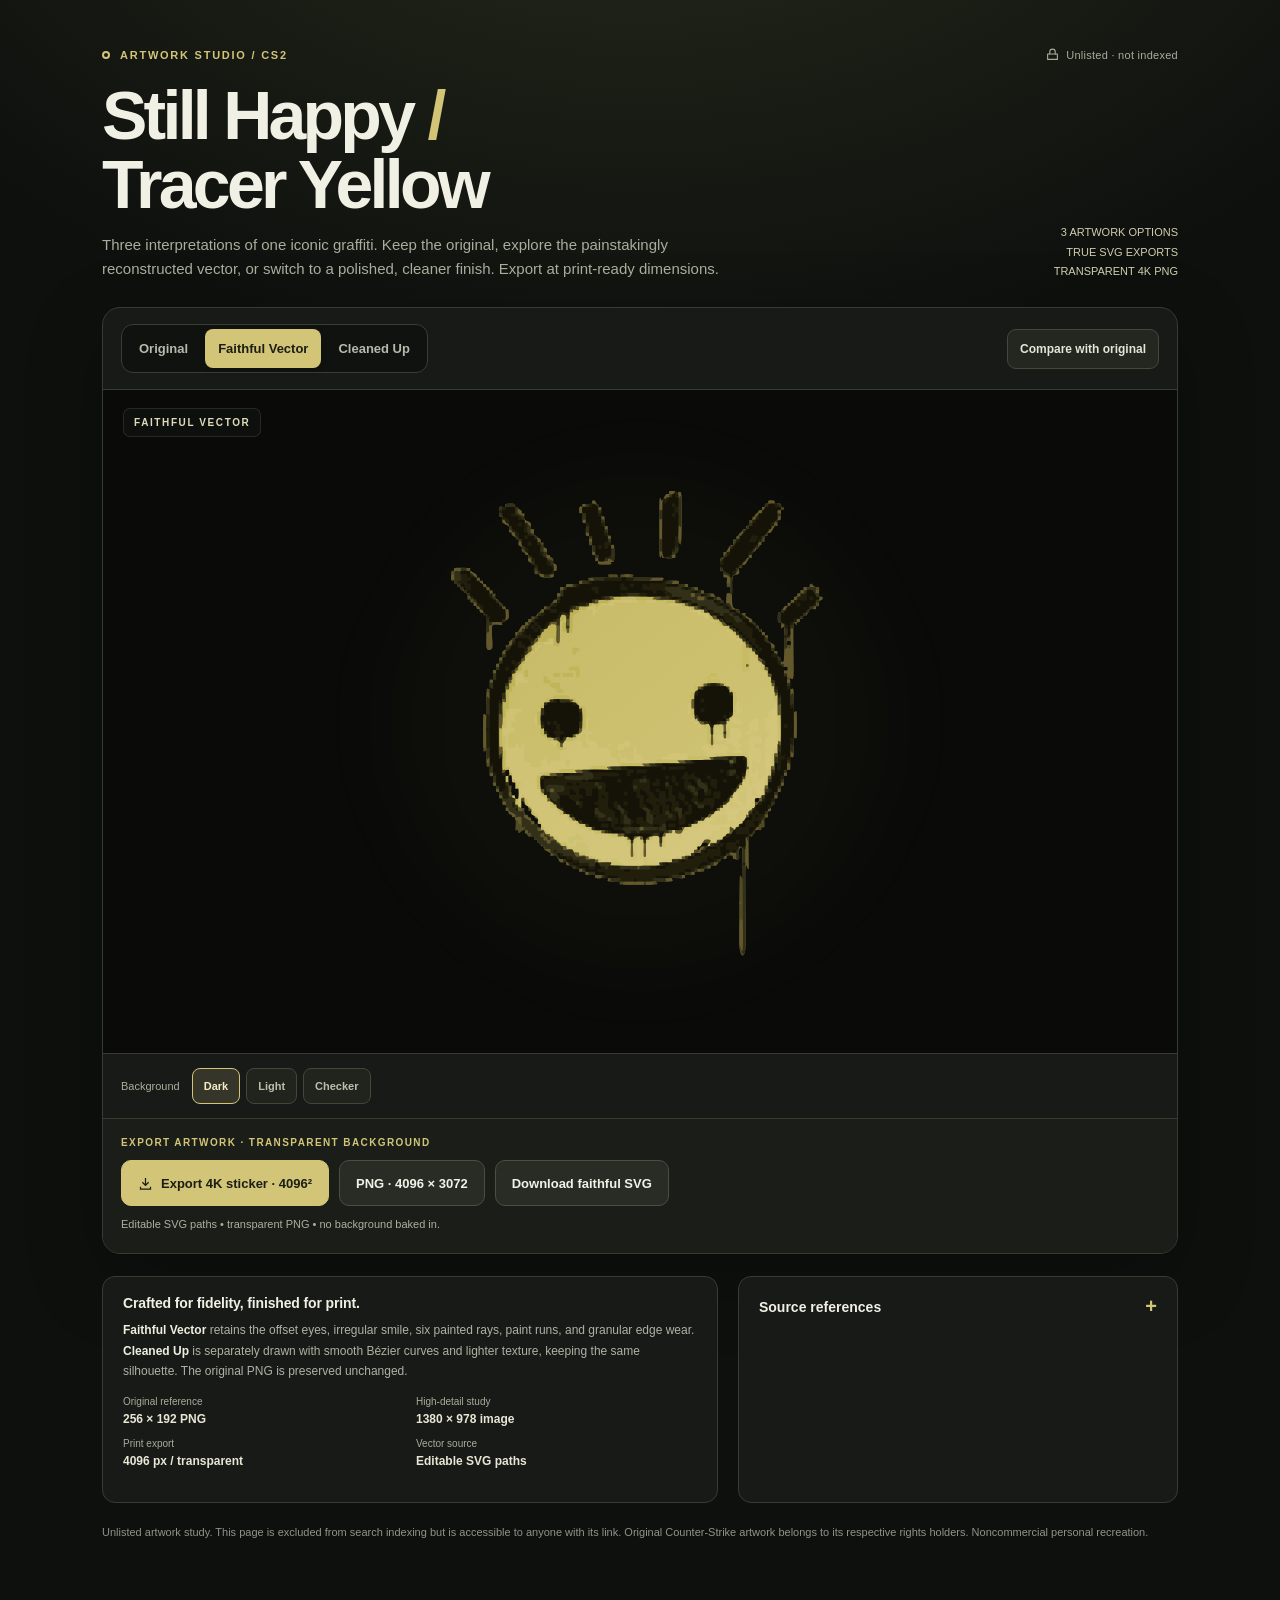
==== commit 7ab0ece1: "Launch polished three-mode Still Happy studio with reference comparison and 4K PNG exports" ====
--- a/still-happy/index.html
+++ b/still-happy/index.html
@@ -3,215 +3,283 @@
 <head>
   <meta charset="utf-8">
   <meta name="viewport" content="width=device-width, initial-scale=1">
-  <meta name="robots" content="noindex,nofollow,noarchive,noimageindex">
-  <meta name="googlebot" content="noindex,nofollow,noarchive,noimageindex">
-  <meta name="referrer" content="no-referrer">
+  <meta name="robots" content="noindex, nofollow, noarchive, noimageindex">
+  <meta name="googlebot" content="noindex, nofollow, noarchive, noimageindex">
   <meta name="theme-color" content="#11130f">
-  <title>Still Happy — Tracer Yellow | Private Vector Study</title>
+  <meta name="color-scheme" content="dark">
+  <meta name="description" content="Unlisted personal artwork study and downloadable vector reconstruction of Still Happy (Tracer Yellow).">
+  <title>Still Happy / Tracer Yellow — Artwork Studio</title>
   <style>
-    :root { color-scheme: dark; --bg:#11130f; --panel:#191c18; --line:#34372f; --text:#f3f2e9; --muted:#aaa99b; --accent:#d5c774; }
-    * { box-sizing:border-box; }
-    html { scroll-behavior:smooth; }
-    body { margin:0; min-height:100vh; background:var(--bg); font-family: ui-sans-serif,system-ui,-apple-system,BlinkMacSystemFont,"Segoe UI",sans-serif; color:var(--text); }
-    .shell { width:min(100% - 28px,1000px); margin:0 auto; padding:28px 0 46px; }
-    .masthead { display:flex; align-items:flex-end; justify-content:space-between; gap:18px; margin-bottom:20px; }
-    .eyebrow { margin:0 0 8px; color:var(--accent); text-transform:uppercase; font-size:10px; letter-spacing:.19em; font-weight:800; }
-    h1 { margin:0; font-size:clamp(26px,4.6vw,42px); letter-spacing:-.035em; line-height:1.08; }
-    .sub { margin:9px 0 0; color:var(--muted); font-size:13px; line-height:1.5; max-width:640px; }
-    .tag { flex-shrink:0; border:1px solid var(--line); padding:8px 10px; border-radius:100px; color:var(--muted); font-size:11px; white-space:nowrap; }
-    .viewer { border:1px solid var(--line); background:var(--panel); border-radius:15px; overflow:hidden; }
-    .controls { display:flex; align-items:center; justify-content:space-between; flex-wrap:wrap; gap:10px; padding:12px 14px; border-bottom:1px solid var(--line); }
-    .tabs { display:flex; gap:3px; padding:3px; border:1px solid var(--line); background:#10120f; border-radius:9px; }
-    button { cursor:pointer; font:inherit; }
-    .tabs button { border:0; border-radius:7px; background:transparent; padding:8px 12px; color:var(--muted); font-size:12px; font-weight:650; }
-    .tabs button[aria-pressed="true"] { color:#14150e; background:var(--accent); }
-    .backgrounds { display:flex; flex-wrap:wrap; gap:5px; }
-    .backgrounds button { font-size:11px; font-weight:700; background:transparent; border:1px solid var(--line); border-radius:8px; padding:8px 10px; color:var(--muted); }
-    .backgrounds button[aria-pressed="true"] { color:var(--text); border-color:var(--accent); }
-    .stage { min-height:clamp(270px,50vw,555px); display:grid; place-items:center; padding:16px; overflow:hidden; background:#0a0b09; transition: background .2s; }
-    .stage.light { background:#f4f3eb; }
-    .stage.checker { background-color:#f7f7f7; background-image:linear-gradient(45deg,#ddd 25%,transparent 25%),linear-gradient(-45deg,#ddd 25%,transparent 25%),linear-gradient(45deg,transparent 75%,#ddd 75%),linear-gradient(-45deg,transparent 75%,#ddd 75%); background-size:22px 22px; background-position:0 0,0 11px,11px -11px,-11px 0; }
-    .art { position:relative; width:min(100%,735px); aspect-ratio:4/3; }
-    .art #cleaned { display:none; }
-    .art.mode-clean #vector { display:none; }
-    .art.mode-clean #cleaned { display:block; }
-    .art img { width:100%; height:100%; display:block; object-fit:contain; user-select:none; -webkit-user-drag:none; }
-    .ref { position:absolute; inset:0; display:none; pointer-events:none; }
-    .art.show-reference .ref { display:block; }
-    .art.compare .ref { display:block; clip-path:inset(0 calc(100% - var(--split)) 0 0); }
-    .art.compare::after { content:""; position:absolute; top:0; bottom:0; left:var(--split); width:2px; transform:translateX(-1px); background:rgba(255,255,255,.55); pointer-events:none; }
-    .compare-tools { display:none; align-items:center; gap:12px; padding:10px 16px; background:#12150f; border-top:1px solid var(--line); }
-    .compare-tools.active { display:flex; }
-    .compare-tools label { font-size:11px; color:var(--muted); white-space:nowrap; }
-    .compare-tools input { flex:1; accent-color:var(--accent); min-width:0; }
-    .file-actions { display:flex; flex-wrap:wrap; gap:10px; padding:14px; border-top:1px solid var(--line); }
-    .action { display:inline-flex; justify-content:center; align-items:center; gap:8px; min-height:42px; border:1px solid var(--line); border-radius:9px; background:#24271f; color:var(--text); text-decoration:none; padding:10px 13px; font-size:13px; font-weight:700; }
-    .action:hover,.action:focus-visible { border-color:var(--accent); outline:none; }
-    .action.primary { border-color:#d5c774; background:#d5c774; color:#181912; }
-    #status { min-height:15px; margin:0; padding:0 16px 12px; font-size:11px; color:var(--muted); }
-    .foot { margin-top:15px; color:var(--muted); line-height:1.6; font-size:12px; }
-    .foot strong { color:#e5dfba; font-weight:700; }
-    @media (max-width:640px) {
-      .shell { width:min(100% - 20px,1000px); padding-top:19px; }
-      .masthead { align-items:flex-start; }
-      .tag { display:none; }
-      .controls { flex-direction:column; align-items:stretch; }
-      .tabs { width:100%; flex-wrap:wrap; }
-      .tabs button { flex:1 1 43%; padding:10px 5px; }
-      .backgrounds { justify-content:center; }
-      .backgrounds button { flex:1; }
-      .stage { padding:5px; min-height:260px; }
-      .file-actions { display:grid; grid-template-columns:1fr 1fr; gap:8px; }
-      .file-actions .primary { grid-column:1/-1; }
-      .action { text-align:center; font-size:12px; padding:11px 7px; }
-    }
-    @media (prefers-reduced-motion:reduce) { html { scroll-behavior:auto; } .stage { transition:none; } }
+    :root{font-family:Inter,ui-sans-serif,-apple-system,BlinkMacSystemFont,"Segoe UI",sans-serif;color-scheme:dark;--bg:#0e100e;--card:#171a16;--card2:#1f231d;--ink:#f1f0e5;--muted:#a9ad9c;--line:#373c30;--gold:#d2c578;--gold-text:#1c1e13;--focus:#efe3a1}
+    *{box-sizing:border-box} [hidden]{display:none!important} html{scroll-behavior:smooth} body{margin:0;background:radial-gradient(ellipse 80% 48% at 50% -20%,#2b301e 0%,transparent 90%),var(--bg);color:var(--ink);min-height:100vh}
+    button,a{touch-action:manipulation} button{font:inherit;cursor:pointer} button:disabled{cursor:not-allowed;opacity:.47} :focus-visible{outline:2px solid var(--focus)!important;outline-offset:3px}
+    .site{max-width:1140px;margin:0 auto;padding:clamp(20px,4vw,48px) clamp(14px,3vw,32px) 64px}
+    .topline{display:flex;align-items:center;justify-content:space-between;gap:14px;margin-bottom:20px}
+    .identity{display:flex;align-items:center;gap:10px;color:var(--gold);font-size:11px;font-weight:800;letter-spacing:.16em;text-transform:uppercase}
+    .dot{width:8px;height:8px;border:2px solid var(--gold);border-radius:50%;display:inline-block}
+    .private{font-size:11px;letter-spacing:.025em;color:var(--muted);display:flex;align-items:center;gap:7px}
+    .private svg{width:13px;height:13px}
+    .hero{display:flex;align-items:end;justify-content:space-between;gap:20px;margin-bottom:25px}
+    h1{font-size:clamp(36px,6vw,68px);letter-spacing:-.055em;line-height:1.02;margin:0;font-weight:760}
+    h1 em{font-style:normal;color:var(--gold)}
+    .subtitle{margin:13px 0 0;max-width:650px;color:var(--muted);font-size:clamp(13px,1.6vw,15px);line-height:1.65}
+    .source-info{color:#d2ceae;font-size:11px;line-height:1.8;text-align:right;flex-shrink:0}
+    .studio{background:var(--card);border:1px solid var(--line);border-radius:18px;box-shadow:0 24px 75px rgba(0,0,0,.26);overflow:hidden}
+    .workspace-head{display:flex;align-items:center;justify-content:space-between;gap:14px;padding:16px 18px;border-bottom:1px solid var(--line);flex-wrap:wrap}
+    .segmented{display:flex;align-items:stretch;padding:4px;gap:4px;background:#0f120e;border:1px solid #383e30;border-radius:12px;max-width:100%;min-width:0}
+    .segmented button{font-size:13px;white-space:nowrap;color:#b6b9ab;background:transparent;border:0;border-radius:8px;padding:10px 13px;min-height:39px;font-weight:650;transition:background-color .14s,color .14s}
+    .segmented button[aria-pressed=true]{color:var(--gold-text);background:var(--gold);box-shadow:0 2px 6px rgba(0,0,0,.16)}
+    .utility{display:flex;align-items:center;gap:8px;flex-wrap:wrap}
+    .quiet-button{background:#23271f;border:1px solid #43483b;color:#e3e6d6;border-radius:9px;padding:10px 12px;font-size:12px;font-weight:700;min-height:40px}
+    .quiet-button[aria-pressed=true]{border-color:var(--gold);background:#343725;color:#fff3af}
+    .quiet-button:hover{background:#30372a}
+    .stage{position:relative;background:#0a0b09;min-height:min(58vw,580px);display:flex;align-items:center;justify-content:center;overflow:hidden;padding:24px;isolation:isolate;transition:background .15s}
+    .stage.light{background:#f0eee5}
+    .stage.checker{background-color:#e9e9e4;background-image:linear-gradient(45deg,#cecec8 25%,transparent 25%),linear-gradient(-45deg,#cecec8 25%,transparent 25%),linear-gradient(45deg,transparent 75%,#cecec8 75%),linear-gradient(-45deg,transparent 75%,#cecec8 75%);background-size:24px 24px;background-position:0 0,0 12px,12px -12px,-12px 0}
+    .stage:after{content:"";position:absolute;z-index:-1;width:min(65%,500px);aspect-ratio:1;border-radius:50%;background:rgba(208,188,81,.025);filter:blur(42px);pointer-events:none}
+    .canvas{width:min(100%,820px);aspect-ratio:4/3;position:relative;--split:50%;user-select:none}
+    .canvas img{display:block;position:absolute;inset:0;width:100%;height:100%;object-fit:contain;-webkit-user-drag:none;user-select:none;image-rendering:auto}
+    .canvas .compare-original{display:none;clip-path:inset(0 calc(100% - var(--split)) 0 0)}
+    .canvas.comparing .compare-original{display:block}
+    .canvas.comparing:after{content:"";pointer-events:none;position:absolute;z-index:2;top:0;bottom:0;left:var(--split);width:2px;transform:translateX(-1px);background:linear-gradient(to bottom,transparent 2%,rgba(255,255,255,.88) 12%,rgba(255,255,255,.88) 88%,transparent 98%)}
+    .canvas.comparing:before{content:"↔";z-index:3;position:absolute;left:var(--split);top:50%;transform:translate(-50%,-50%);border:1px solid #d4ceaa;border-radius:50%;background:#24271e;color:#eee6be;width:31px;height:31px;display:grid;place-items:center;font-size:17px;font-weight:600;box-shadow:0 2px 8px #0008}
+    .stage-corner{pointer-events:none;position:absolute;top:18px;left:20px;font-size:10px;font-weight:800;letter-spacing:.16em;text-transform:uppercase;color:#dfdbbc;background:#101310bf;padding:8px 10px;border:1px solid #47473972;border-radius:7px}
+    .stage.light .stage-corner,.stage.checker .stage-corner{background:#fbfbf4dc;color:#3d3d2c}
+    .stage-right{right:20px;left:auto;display:none}
+    .stage.comparing .stage-right{display:block}
+    .below-stage{border-top:1px solid var(--line);padding:14px 18px;display:flex;align-items:center;justify-content:space-between;gap:16px;flex-wrap:wrap}
+    .backgrounds{display:flex;gap:6px;flex-wrap:wrap;align-items:center}
+    .group-label{color:var(--muted);font-size:11px;margin-right:6px}
+    .chip{font-size:11px;font-weight:600;line-height:1.2;color:#bcbfaf;background:#20241d;border:1px solid #424738;border-radius:8px;padding:9px 11px;min-height:36px}
+    .chip[aria-pressed=true]{border-color:var(--gold);color:#f3edc9;background:#353629}
+    .range-wrap{display:flex;align-items:center;gap:10px;flex:1 1 280px;max-width:480px}
+    .range-wrap label{font-size:11px;color:var(--muted);white-space:nowrap}
+    .range-wrap input{width:100%;accent-color:var(--gold)}
+    .export{padding:18px;border-top:1px solid var(--line);background:#1a1d18}
+    .export-label{font-size:10px;color:var(--gold);font-weight:800;letter-spacing:.14em;text-transform:uppercase;margin:0 0 12px}
+    .action-row{display:flex;gap:10px;align-items:stretch;flex-wrap:wrap}
+    .action{appearance:none;display:inline-flex;align-items:center;justify-content:center;gap:8px;min-height:46px;text-align:center;border:1px solid #4b4f42;color:#f2f1e7;border-radius:10px;background:#282c24;padding:11px 16px;font-size:13px;font-weight:750;text-decoration:none}
+    .action.primary{background:var(--gold);border-color:var(--gold);color:var(--gold-text)}
+    .action:hover:not(:disabled){filter:brightness(1.13)}
+    .action svg{width:15px;height:15px;flex-shrink:0}
+    #status{margin:11px 0 0;color:#adb09f;min-height:18px;line-height:1.45;font-size:11px}
+    .details-grid{display:grid;grid-template-columns:minmax(0,1.4fr) minmax(0,1fr);gap:20px;margin-top:22px}
+    .panel{border:1px solid var(--line);background:#171a16;border-radius:13px;padding:18px 20px}
+    h2{font-size:14px;margin:0 0 9px;letter-spacing:-.01em}
+    .panel p,.panel li{color:#aeb2a5;font-size:12px;line-height:1.7;margin:0}
+    .panel strong{color:#efeedf;font-weight:650}
+    .metadata{display:grid;grid-template-columns:1fr 1fr;gap:12px;margin-top:15px}
+    .metadata dt{color:var(--muted);font-size:10px}
+    .metadata dd{margin:5px 0 0;font-size:12px;font-weight:720;color:#e9e6d5}
+    details.panel summary{cursor:pointer;font-size:14px;font-weight:700;list-style:none;display:flex;justify-content:space-between;align-items:center}
+    details.panel summary::-webkit-details-marker{display:none}
+    details.panel summary::after{content:"+";color:var(--gold);font-size:20px}
+    details.panel[open] summary::after{content:"−"}
+    details.panel p{margin:12px 0 14px}
+    .sources{display:grid;grid-template-columns:1fr 1fr;gap:12px}
+    .source-box{border:1px solid #3c4234;border-radius:8px;overflow:hidden;background:#090a08;display:flex;align-items:center;justify-content:center;aspect-ratio:4/3}
+    .source-box img{width:100%;height:100%;object-fit:contain}
+    .source-box.red img{filter:brightness(1.8)}
+    .source-caption{font-size:10px!important;line-height:1.5!important;margin:5px 0 0!important}
+    footer{color:#8f9488;font-size:11px;line-height:1.65;margin-top:20px}
+    @media(max-width:720px){.site{padding:18px 10px 40px}.hero{margin-bottom:18px}.source-info{display:none}.workspace-head{padding:11px;align-items:stretch}.segmented{width:100%}.segmented button{flex:1;padding:11px 5px;font-size:12px;white-space:normal;line-height:1.15}.utility{width:100%}.utility .quiet-button{flex:1}.stage{padding:4px;min-height:300px}.canvas{transform:scale(1.33)}.stage-corner{top:10px;left:10px;font-size:9px}.stage-right{right:10px;left:auto}.below-stage{padding:11px;gap:14px}.range-wrap{max-width:none}.backgrounds{width:100%}.chip{flex:1}.export{padding:13px}.action-row{display:grid;grid-template-columns:repeat(2,minmax(0,1fr))}.action-row .primary{grid-column:1/-1}.action{font-size:12px;padding:10px 7px}.details-grid{grid-template-columns:1fr;gap:12px}.panel{padding:16px}.private{font-size:10px}.subtitle{font-size:13px}}
+    @media(max-width:380px){.action-row{grid-template-columns:1fr}.action-row .primary{grid-column:1}.utility .quiet-button{padding:10px 8px;font-size:11px}.canvas{width:100%} h1{font-size:34px}}
+    @media(prefers-reduced-motion:reduce){*{scroll-behavior:auto!important;transition:none!important}}
   </style>
 </head>
 <body>
-  <main class="shell">
-    <header class="masthead">
+  <main class="site">
+    <div class="topline">
+      <span class="identity"><span class="dot" aria-hidden="true"></span> Artwork studio / CS2</span>
+      <span class="private"><svg viewBox="0 0 24 24" aria-hidden="true" fill="none" stroke="currentColor" stroke-width="2" stroke-linecap="round" stroke-linejoin="round"><path d="M3 11h18v10H3z"/><path d="M7 11V7a5 5 0 0 1 10 0v4"/></svg> Unlisted · not indexed</span>
+    </div>
+    <header class="hero">
       <div>
-        <p class="eyebrow">Counter-Strike 2 · Graffiti vector study</p>
-        <h1>Still Happy <span style="color:#d5c774">/</span> Tracer Yellow</h1>
-        <p class="sub">Compare the original reference, a faithful hand-traced SVG, and a refined cleaned-up vector. Export either SVG at full resolution.</p>
-      </div>
-      <span class="tag">UNLISTED STUDY</span>
+        <h1>Still Happy <em>/</em><br>Tracer Yellow</h1>
+        <p class="subtitle">Three interpretations of one iconic graffiti. Keep the original, explore the painstakingly reconstructed vector, or switch to a polished, cleaner finish. Export at print-ready dimensions.</p>
+      </div>
+      <div class="source-info">3 ARTWORK OPTIONS<br>TRUE SVG EXPORTS<br>TRANSPARENT 4K PNG</div>
     </header>
 
-    <section class="viewer" aria-label="Vector art preview and downloads">
-      <div class="controls">
-        <div class="tabs" role="group" aria-label="Art view">
-          <button data-mode="source" aria-pressed="false">Original</button>
-          <button data-mode="vector" aria-pressed="true">Faithful Vector</button>
-          <button data-mode="clean" aria-pressed="false">Cleaned Up</button>
-          <button data-mode="compare" aria-pressed="false">Compare</button>
-        </div>
+    <section class="studio" aria-label="Still Happy artwork viewer">
+      <div class="workspace-head">
+        <div class="segmented" role="group" aria-label="Artwork versions">
+          <button type="button" data-mode="original" aria-pressed="false">Original</button>
+          <button type="button" data-mode="faithful" aria-pressed="true">Faithful Vector</button>
+          <button type="button" data-mode="clean" aria-pressed="false">Cleaned Up</button>
+        </div>
+        <div class="utility">
+          <button type="button" id="compareBtn" class="quiet-button" aria-pressed="false">Compare with original</button>
+        </div>
+      </div>
+      <div class="stage" id="stage">
+        <span class="stage-corner" id="leftName">FAITHFUL VECTOR</span>
+        <span class="stage-corner stage-right" id="rightName">FAITHFUL VECTOR</span>
+        <div class="canvas" id="canvas" style="--split:50%">
+          <img id="artwork" src="./still-happy-vector.svg" alt="Faithful hand-adjusted vector reproduction of the Still Happy Tracer Yellow graffiti" draggable="false">
+          <img id="originalLayer" class="compare-original" src="[data-uri]" alt="Original provided Still Happy Tracer Yellow graffiti" draggable="false">
+        </div>
+      </div>
+      <div class="below-stage">
         <div class="backgrounds" role="group" aria-label="Preview background">
-          <button data-bg="dark" aria-pressed="true">Dark</button>
-          <button data-bg="light" aria-pressed="false">Light</button>
-          <button data-bg="checker" aria-pressed="false">Transparent</button>
-        </div>
-      </div>
+          <span class="group-label">Background</span>
+          <button type="button" class="chip" data-bg="dark" aria-pressed="true">Dark</button>
+          <button type="button" class="chip" data-bg="light" aria-pressed="false">Light</button>
+          <button type="button" class="chip" data-bg="checker" aria-pressed="false">Checker</button>
+        </div>
+        <div class="range-wrap" id="compareSliderWrap" hidden>
+          <label for="compareSlider">Original ← → Vector</label>
+          <input type="range" id="compareSlider" min="0" max="100" value="50" aria-label="Slide to compare original and vector">
+        </div>
+      </div>
+      <div class="export">
+        <p class="export-label">Export artwork · transparent background</p>
+        <div class="action-row">
+          <button class="action primary" type="button" id="exportSquare" aria-label="Export 4K square PNG, 4096 by 4096 pixels">
+            <svg viewBox="0 0 24 24" fill="none" stroke="currentColor" stroke-width="2" aria-hidden="true"><path d="M12 3v12m-5-5 5 5 5-5"/><path d="M4 17v4h16v-4"/></svg>
+            Export 4K sticker · 4096²
+          </button>
+          <button class="action" type="button" id="exportFull">PNG · 4096 × 3072</button>
+          <a class="action" href="./still-happy-vector.svg" id="downloadSvg" download>Download SVG</a>
+          <button class="action" type="button" id="downloadSource" hidden>Download original PNG</button>
+        </div>
+        <p id="status" role="status" aria-live="polite">Vector exports use original SVG paths. PNG files are transparent and rendered at full resolution.</p>
+      </div>
+    </section>
 
-      <div class="stage" id="stage">
-        <div class="art" id="art" style="--split:50%">
-          <img id="vector" src="./still-happy-vector.svg" alt="Faithful hand-traced vector of the yellow smiling graffiti">
-          <img id="cleaned" src="./still-happy-clean.svg" alt="Cleaned up smooth vector of the yellow smiling graffiti">
-          <img id="reference" class="ref" src="[data-uri]" alt="Original graffiti reference image">
-        </div>
-      </div>
-      <div class="compare-tools" id="compareTools">
-        <label for="split">Source (left) / Vector (right)</label>
-        <input type="range" min="0" max="100" value="50" id="split" aria-label="Comparison reveal">
-      </div>
+    <div class="details-grid">
+      <section class="panel" aria-label="Artwork notes">
+        <h2>Crafted for fidelity, finished for print.</h2>
+        <p><strong>Faithful Vector</strong> retains the offset eyes, irregular smile, six painted rays, paint runs, and granular edge wear. <strong>Cleaned Up</strong> is separately drawn with smooth Bézier curves and lighter texture, keeping the same silhouette. The original PNG is preserved unchanged.</p>
+        <dl class="metadata">
+          <div><dt>Original reference</dt><dd>256 × 192 PNG</dd></div>
+          <div><dt>High-detail study</dt><dd>1380 × 978 image</dd></div>
+          <div><dt>Print export</dt><dd>4096 px / transparent</dd></div>
+          <div><dt>Vector source</dt><dd>Editable SVG paths</dd></div>
+        </dl>
+      </section>
+      <details class="panel">
+        <summary>Source references</summary>
+        <p>The yellow image determines the exact palette and composition. The higher-resolution red reference helps reveal small face, drip, and mouth details. Neither reference is embedded in the downloaded vector artwork.</p>
+        <div class="sources">
+          <div><div class="source-box"><img src="[data-uri]" alt="Original Tracer Yellow image supplied for recreation" loading="lazy"></div><p class="source-caption">Yellow / primary color reference</p></div>
+          <div><div class="source-box red"><img src="[data-uri]" alt="Higher resolution red source reference" loading="lazy"></div><p class="source-caption">Red / high-detail geometry reference</p></div>
+        </div>
+      </details>
+    </div>
+    <footer>Unlisted artwork study. This page is excluded from search indexing but is accessible to anyone with its link. Original Counter-Strike artwork belongs to its respective rights holders. Noncommercial personal recreation.</footer>
+  </main>
+  <script>
+  (() => {
+    'use strict';
+    const source = document.getElementById('originalLayer').src;
+    const versions = {
+      original: {src:source,label:'ORIGINAL',filename:'original',svg:null,alt:'Original Still Happy Tracer Yellow image'},
+      faithful: {src:'./still-happy-vector.svg',label:'FAITHFUL VECTOR',filename:'faithful-vector',svg:'./still-happy-vector.svg',alt:'Faithful path-based vector reproduction of Still Happy Tracer Yellow'},
+      clean: {src:'./still-happy-clean.svg',label:'CLEANED UP',filename:'cleaned-up',svg:'./still-happy-clean.svg',alt:'Cleaned-up hand-drawn SVG vector artwork of Still Happy Tracer Yellow'}
+    };
+    let mode = 'faithful', compare = false, busy = false;
+    const art = document.getElementById('artwork');
+    const canvas = document.getElementById('canvas');
+    const stage = document.getElementById('stage');
+    const compareButton = document.getElementById('compareBtn');
+    const splitWrap = document.getElementById('compareSliderWrap');
+    const split = document.getElementById('compareSlider');
+    const status = document.getElementById('status');
+    const downloadSvg = document.getElementById('downloadSvg');
+    const downloadSource = document.getElementById('downloadSource');
+    const exportSquare = document.getElementById('exportSquare');
+    const exportFull = document.getElementById('exportFull');
+    const leftName = document.getElementById('leftName');
+    const rightName = document.getElementById('rightName');
 
-      <div class="file-actions">
-        <button class="action primary" id="exportSquare">Export selected · 4K PNG</button>
-        <button class="action" id="exportOriginal">4K original ratio</button>
-        <a class="action" id="downloadVector" href="./still-happy-vector.svg" download="still-happy-tracer-yellow.svg">Download selected SVG</a>
-      </div>
-      <p id="status" aria-live="polite"></p>
-    </section>
-    <p class="foot"><strong>Source fidelity:</strong> Both vector versions use editable paths and retain the original uneven silhouette. The cleaned option reduces paint noise while keeping the same drawing. The original option preserves the supplied PNG. The larger red reference informed the shape review, while the Tracer Yellow reference determines the color palette. The page is excluded from search indexing, but anyone with its URL can access it.</p>
-  </main>
-
-  <script>
-    'use strict';
-    const art = document.getElementById('art');
-    const stage = document.getElementById('stage');
-    const status = document.getElementById('status');
-    const compareTools = document.getElementById('compareTools');
-    const split = document.getElementById('split');
-    let activeMode = 'vector';
-    const selectedSvg = () => activeMode === 'clean' ? './still-happy-clean.svg' : './still-happy-vector.svg';
-    const selectedLabel = () => activeMode === 'clean' ? 'cleaned-up' : 'faithful-vector';
-    const downloadVector = document.getElementById('downloadVector');
-    function syncExport() {
-      downloadVector.href = selectedSvg();
-      downloadVector.download = 'still-happy-tracer-yellow-' + selectedLabel() + '.svg';
-      downloadVector.textContent = 'Download ' + (activeMode === 'clean' ? 'cleaned' : 'faithful') + ' SVG';
-      document.getElementById('exportSquare').disabled = activeMode === 'source';
-      document.getElementById('exportOriginal').disabled = activeMode === 'source';
-      status.textContent = activeMode === 'source' ? 'Original preview is a raster reference. Choose either vector for 4K export.' : '';
-    }
-    for (const button of document.querySelectorAll('[data-mode]')) {
-      button.addEventListener('click', () => {
-        activeMode = button.dataset.mode;
-        for (const choice of document.querySelectorAll('[data-mode]'))
-          choice.setAttribute('aria-pressed', String(choice === button));
-        art.classList.toggle('show-reference', activeMode === 'source');
-        art.classList.toggle('mode-clean', activeMode === 'clean');
-        art.classList.toggle('compare', activeMode === 'compare');
-        compareTools.classList.toggle('active', activeMode === 'compare');
-        syncExport();
+    function refresh() {
+      const selected = versions[mode];
+      art.src = compare && mode === 'original' ? versions.faithful.src : selected.src;
+      art.alt = compare && mode === 'original' ? versions.faithful.alt : selected.alt;
+      canvas.classList.toggle('comparing',compare);
+      stage.classList.toggle('comparing',compare);
+      compareButton.setAttribute('aria-pressed',String(compare));
+      compareButton.textContent = compare ? 'Stop comparing' : 'Compare with original';
+      splitWrap.hidden = !compare;
+      leftName.textContent = compare ? 'ORIGINAL' : selected.label;
+      rightName.textContent = (mode === 'clean' ? versions.clean : versions.faithful).label;
+      for (const button of document.querySelectorAll('[data-mode]')) button.setAttribute('aria-pressed',String(button.dataset.mode === mode));
+      const vectorMode = mode === 'clean' || mode === 'faithful';
+      downloadSvg.hidden = !vectorMode;
+      downloadSource.hidden = vectorMode;
+      if (vectorMode) {
+        downloadSvg.href = selected.svg;
+        downloadSvg.download = 'still-happy-tracer-yellow-' + selected.filename + '.svg';
+        downloadSvg.textContent = 'Download ' + (mode === 'clean' ? 'clean' : 'faithful') + ' SVG';
+      }
+      status.textContent = vectorMode ? 'Editable SVG paths • transparent PNG • no background baked in.' : 'Original reference (256 × 192): 4K PNG exports are upscaled and cannot create new image detail.';
+    }
+    document.querySelectorAll('[data-mode]').forEach(b => b.addEventListener('click',()=>{mode=b.dataset.mode;if(mode==='original')compare=false;refresh()}));
+    compareButton.addEventListener('click',()=>{if(mode==='original')mode='faithful';compare=!compare;refresh()});
+    split.addEventListener('input',()=>canvas.style.setProperty('--split',split.value+'%'));
+    document.querySelectorAll('[data-bg]').forEach(b=>b.addEventListener('click',()=>{
+      for (const v of document.querySelectorAll('[data-bg]')) v.setAttribute('aria-pressed',String(v===b));
+      stage.classList.toggle('light',b.dataset.bg==='light');
+      stage.classList.toggle('checker',b.dataset.bg==='checker');
+    }));
+    function saveBlob(blob,name) {
+      const url=URL.createObjectURL(blob),link=document.createElement('a');
+      link.href=url; link.download=name; document.body.appendChild(link); link.click(); link.remove();
+      setTimeout(()=>URL.revokeObjectURL(url),10000);
+    }
+    function loadImage(src) {
+      return new Promise((resolve,reject)=>{
+        const img=new Image(); img.onload=()=>resolve(img);img.onerror=()=>reject(new Error('Image failed to load')); img.src=src;
       });
     }
-    syncExport();
-    split.addEventListener('input', () => art.style.setProperty('--split', split.value + '%'));
-    for (const button of document.querySelectorAll('[data-bg]')) {
-      button.addEventListener('click', () => {
-        stage.classList.toggle('light', button.dataset.bg === 'light');
-        stage.classList.toggle('checker', button.dataset.bg === 'checker');
-        for (const choice of document.querySelectorAll('[data-bg]'))
-          choice.setAttribute('aria-pressed', String(choice === button));
-      });
-    }
-
-    function downloadBlob(blob, filename) {
-      const href = URL.createObjectURL(blob);
-      const a = document.createElement('a');
-      a.href = href;
-      a.download = filename;
-      document.body.appendChild(a);
-      a.click();
-      a.remove();
-      setTimeout(() => URL.revokeObjectURL(href), 1500);
-    }
-
-    async function exportPng(width, height, viewBox, filename) {
-      status.textContent = 'Rendering transparent high-resolution PNG…';
+    async function createExport(square) {
+      if(busy)return;
+      busy=true; exportSquare.disabled=exportFull.disabled=true;
+      const selected=versions[mode];
+      const width=4096,height=square?4096:3072;
+      status.textContent='Rendering '+width+' × '+height+' transparent PNG…';
       try {
-        const result = await fetch(selectedSvg(), {cache:'no-store'});
-        if (!result.ok) throw new Error('Could not load vector source.');
-        const xml = await result.text();
-        const svg = new DOMParser().parseFromString(xml, 'image/svg+xml');
-        const el = svg.documentElement;
-        if (el.tagName.toLowerCase() !== 'svg') throw new Error('Invalid SVG.');
-        el.setAttribute('viewBox', viewBox);
-        el.setAttribute('width', String(width));
-        el.setAttribute('height', String(height));
-        const source = new Blob([new XMLSerializer().serializeToString(el)], {type:'image/svg+xml;charset=utf-8'});
-        const url = URL.createObjectURL(source);
+        let sourceUrl=selected.src, createdUrl;
+        if(selected.svg) {
+          const response=await fetch(selected.svg,{cache:'no-cache'});
+          if(!response.ok)throw new Error('Could not load the vector source');
+          const xml=await response.text();
+          const parsed=new DOMParser().parseFromString(xml,'image/svg+xml');
+          if(parsed.querySelector('parsererror') || parsed.documentElement.localName!=='svg')throw new Error('Invalid SVG source');
+          const root=parsed.documentElement;
+          root.setAttribute('width',String(width));root.setAttribute('height',String(height));
+          root.setAttribute('viewBox',square?'52.5 15.5 160 160':'0 0 256 192');
+          createdUrl=URL.createObjectURL(new Blob([new XMLSerializer().serializeToString(root)],{type:'image/svg+xml;charset=utf-8'}));
+          sourceUrl=createdUrl;
+        }
         try {
-          const img = await new Promise((resolve, reject) => {
-            const image = new Image();
-            image.onload = () => resolve(image);
-            image.onerror = () => reject(new Error('SVG image could not be rendered.'));
-            image.src = url;
-          });
-          const canvas = document.createElement('canvas');
-          canvas.width = width;
-          canvas.height = height;
-          const ctx = canvas.getContext('2d');
-          if (!ctx) throw new Error('Your browser could not create the 4K canvas.');
-          ctx.clearRect(0, 0, width, height);
-          ctx.drawImage(img, 0, 0, width, height);
-          const png = await new Promise(resolve => canvas.toBlob(resolve, 'image/png'));
-          if (!png) throw new Error('PNG encoding failed.');
-          downloadBlob(png, filename);
-          status.textContent = `PNG ready: ${width} × ${height}px, transparent background.`;
-          canvas.width = canvas.height = 0;
-        } finally { URL.revokeObjectURL(url); }
-      } catch (error) {
-        status.textContent = `Export failed: ${error.message}. Try downloading the SVG instead.`;
-      }
-    }
-    // Square sticker export: crop whitespace without distorting the artwork.
-    document.getElementById('exportSquare').addEventListener('click', () =>
-      exportPng(4096,4096,'52.5 15.5 160 160','still-happy-tracer-yellow-' + selectedLabel() + '-sticker-4k.png'));
-    document.getElementById('exportOriginal').addEventListener('click', () =>
-      exportPng(4096,3072,'0 0 256 192','still-happy-tracer-yellow-' + selectedLabel() + '-original-ratio-4k.png'));
+          const img=await loadImage(sourceUrl);
+          const output=document.createElement('canvas');output.width=width;output.height=height;
+          const ctx=output.getContext('2d',{alpha:true});
+          if(!ctx)throw new Error('Canvas unavailable in this browser');
+          if(square && !selected.svg) {
+            // Crop original to the very same square framing used by the SVG exports.
+            const [sx,sy,sw,sh]=[52.5,15.5,160,160];
+            ctx.drawImage(img,sx,sy,sw,sh,0,0,width,height);
+          } else ctx.drawImage(img,0,0,width,height);
+          const blob=await new Promise(resolve=>output.toBlob(resolve,'image/png'));
+          if(!blob)throw new Error('The browser could not encode this PNG');
+          saveBlob(blob,`still-happy-tracer-yellow-${selected.filename}-${square?'4096-square':'4096x3072'}.png`);
+          status.textContent=`PNG exported: ${width} × ${height} pixels, transparent background.`;
+          output.width=output.height=0;
+        } finally {if(createdUrl)URL.revokeObjectURL(createdUrl)}
+      } catch(err) { status.textContent='Export failed: '+(err?.message||'Unknown error')+'. Try the SVG download instead.'; }
+      finally {busy=false;exportSquare.disabled=exportFull.disabled=false;}
+    }
+    exportSquare.addEventListener('click',()=>createExport(true));
+    exportFull.addEventListener('click',()=>createExport(false));
+    downloadSource.addEventListener('click',async()=>{
+      try {const r=await fetch(source);const b=await r.blob();saveBlob(b,'still-happy-tracer-yellow-original-256x192.png');}
+      catch {status.textContent='Unable to download the original image. Try 4K PNG export.';}
+    });
+    refresh();
+  })();
   </script>
 </body>
 </html>
